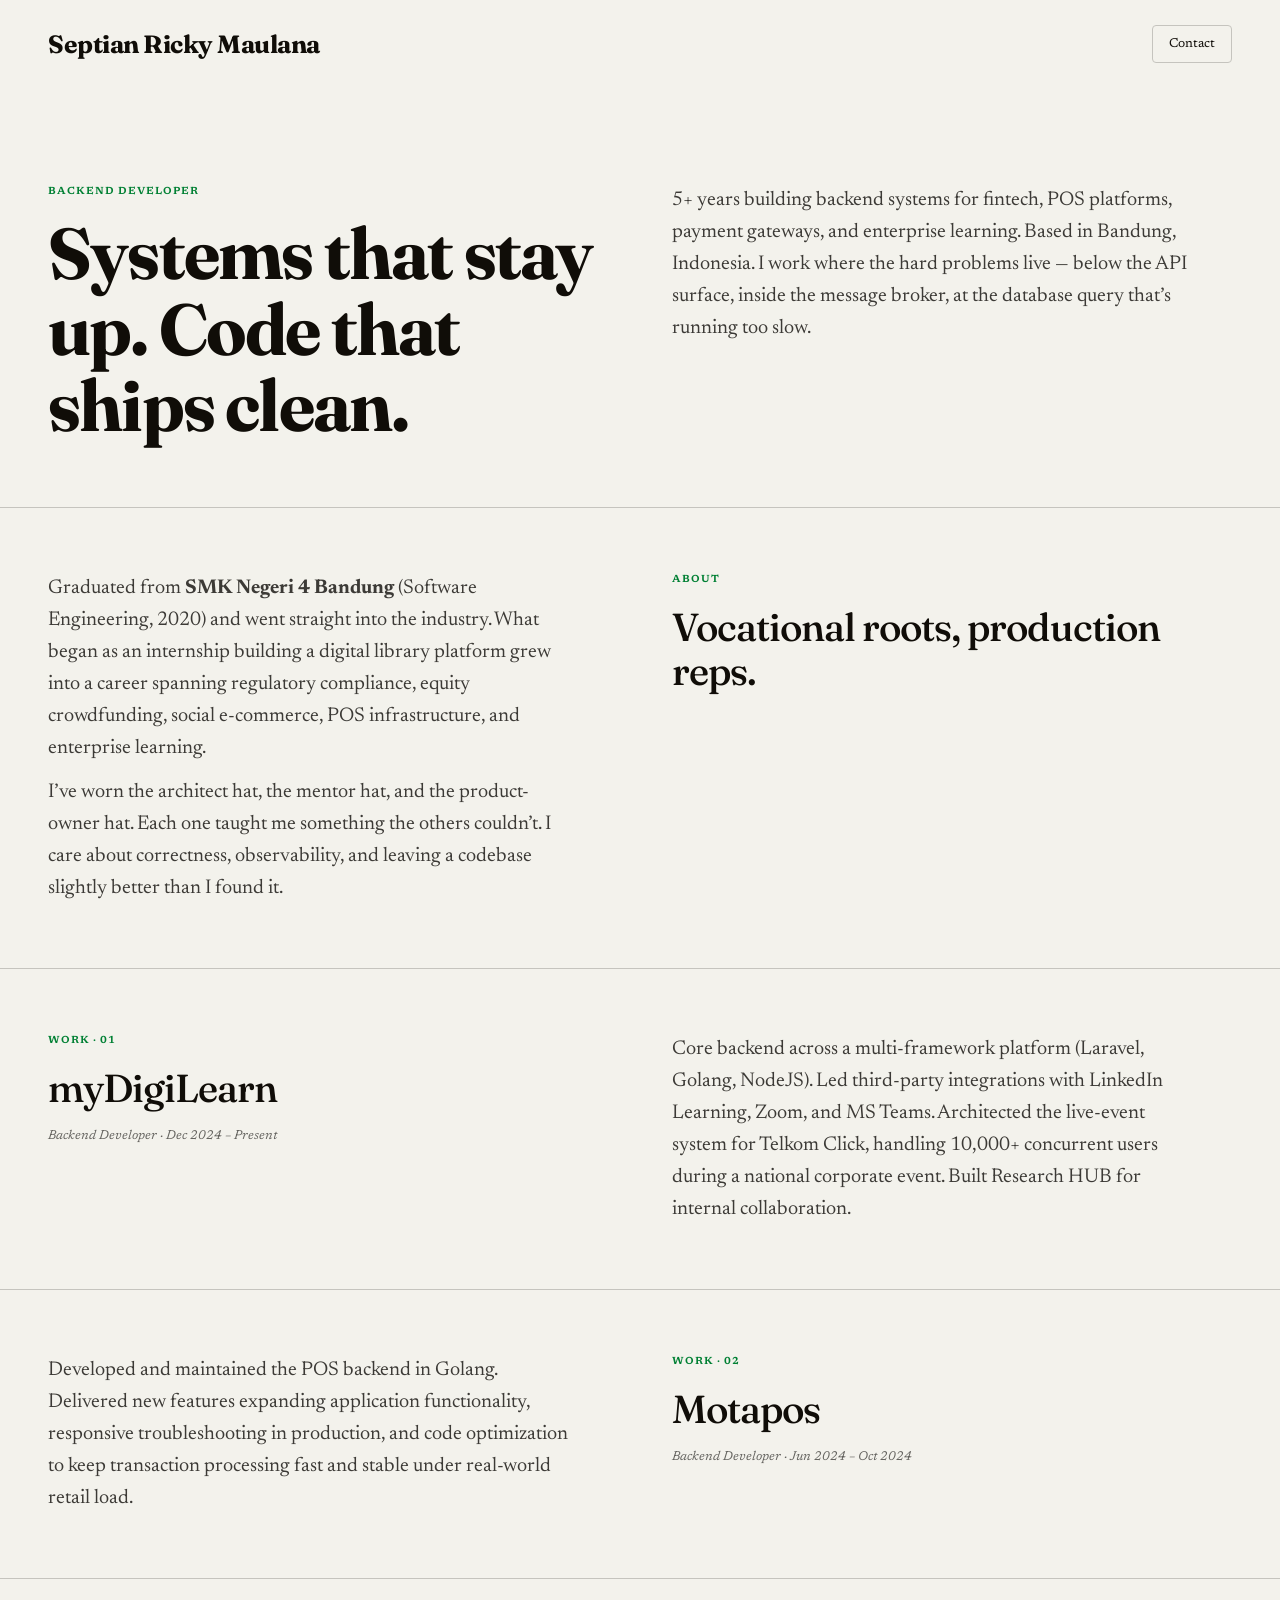
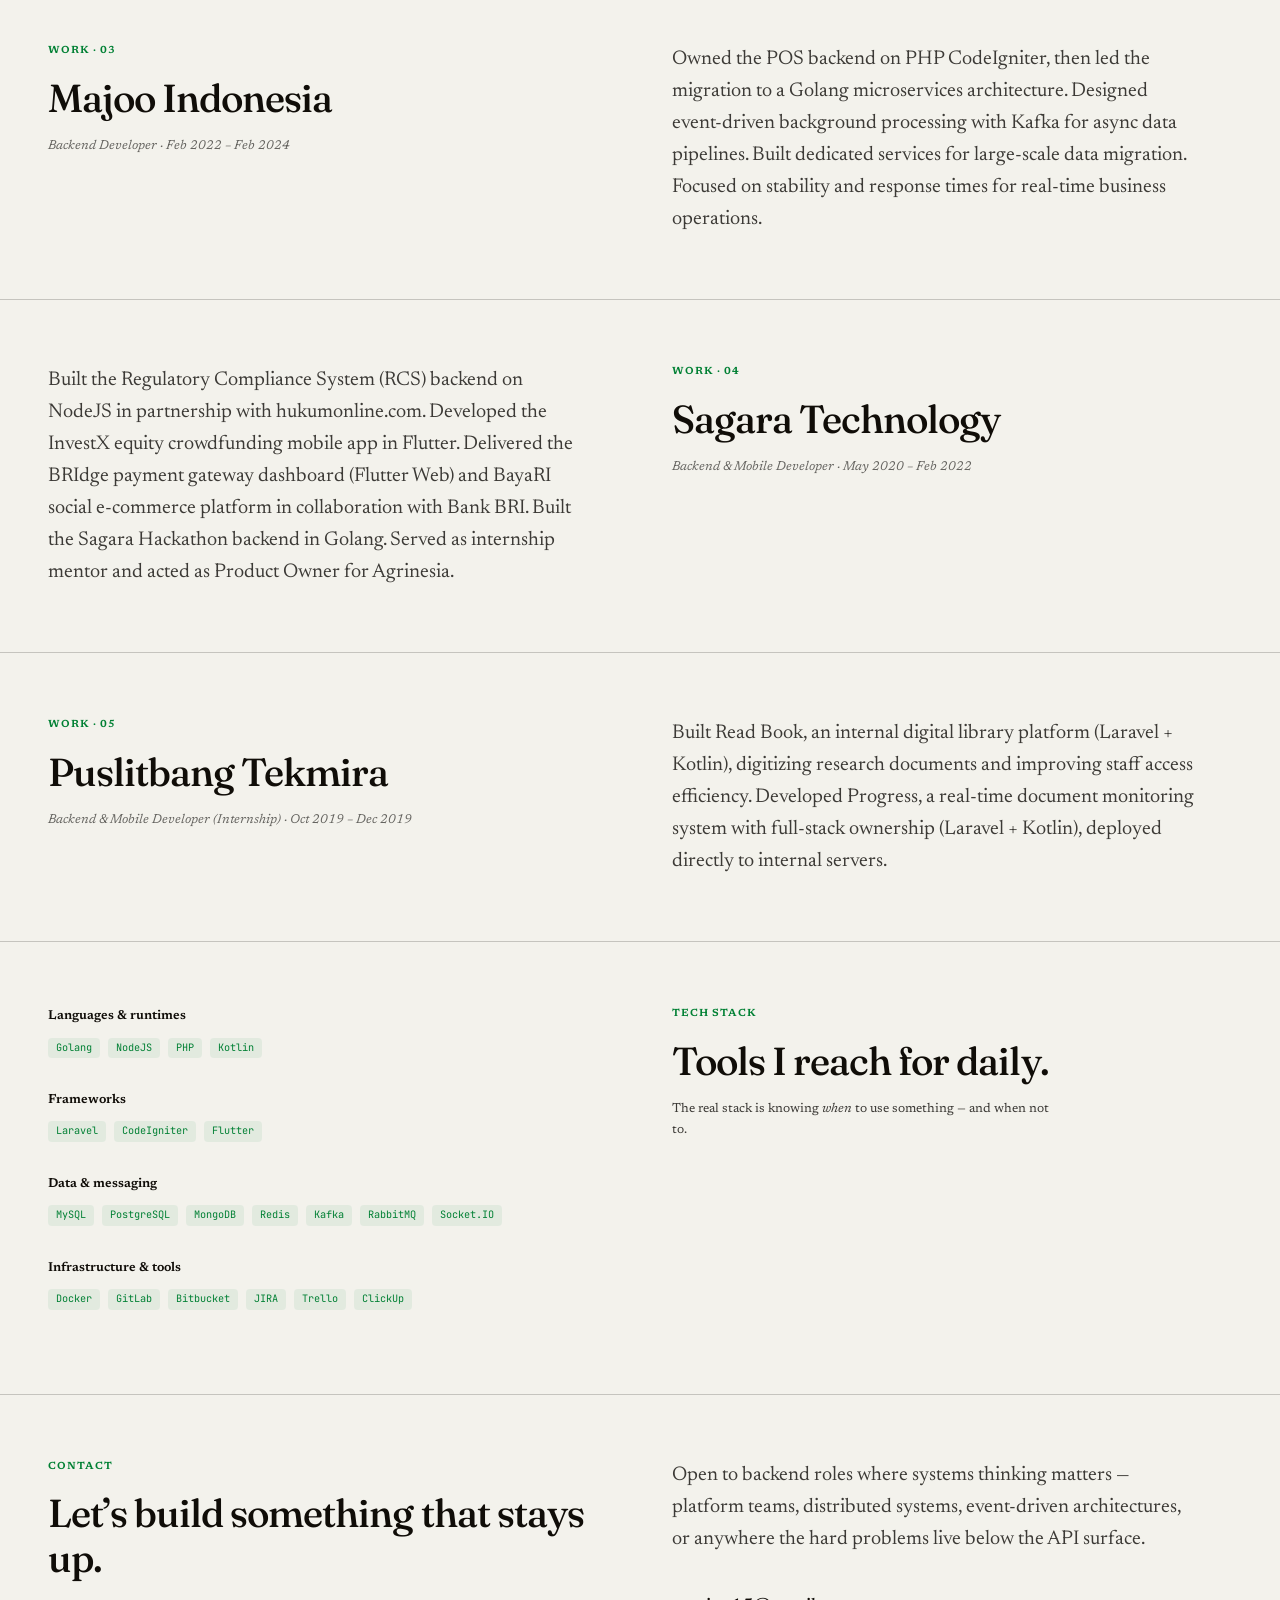
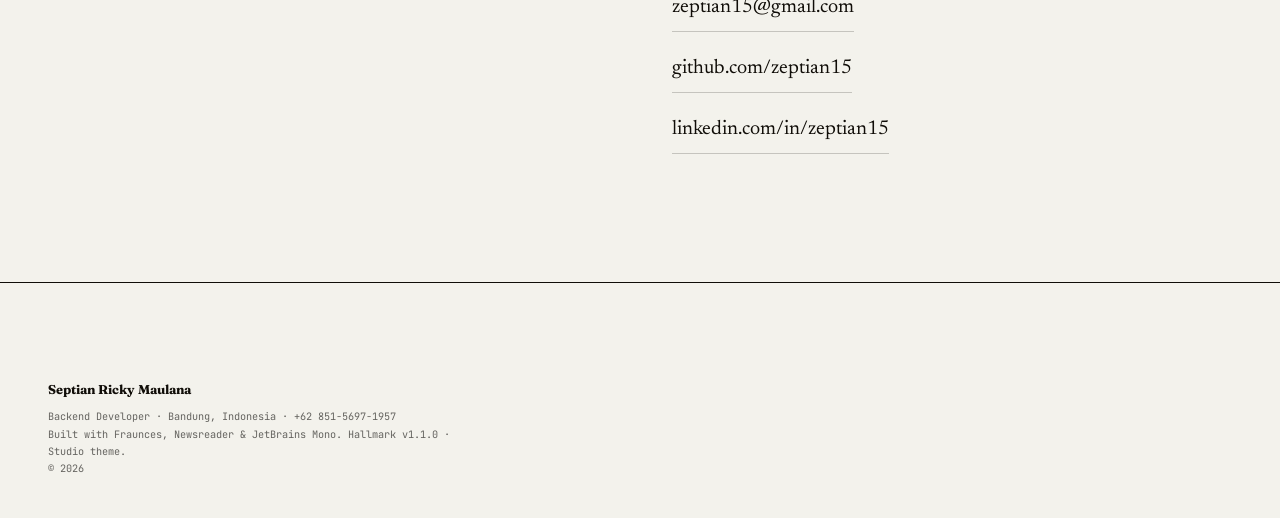
==== index.html @ 4bdc6359 "feat: portfolio site — Split Studio + Studio theme" ====
<!DOCTYPE html>
<html lang="en">
<head>
<meta charset="UTF-8">
<meta name="viewport" content="width=device-width, initial-scale=1, viewport-fit=cover">
<title>Septian Ricky Maulana · Backend Developer</title>
<link rel="preconnect" href="https://fonts.googleapis.com">
<link rel="preconnect" href="https://fonts.gstatic.com" crossorigin>
<link href="https://fonts.googleapis.com/css2?family=Fraunces:opsz,wght@9..144,500;9..144,700&family=Newsreader:opsz,wght@6..72,400&family=JetBrains+Mono:wght@400&display=swap" rel="stylesheet">
<style>
/* Hallmark · pre-emit critique: P5 H4 E5 S5 R4 V5 */
/* Hallmark · macrostructure: Split Studio · tone: editorial · anchor hue: 150 (forest green) */
/* Hallmark · genre: editorial · theme: Studio · enrichment: none · nav: N9 · footer: Ft4 */
/* Hallmark · contrast: pass (40–41) · honest: pass (46) · chrome: pass (47) · tokens: pass (48) · responsive: pass (49) · mobile: pass (34, 49, 50–57) */
/* Data source: cv.pdf · populated 2026-07-18 */
/* Diversification: differs from Long Document+Cobalt on macrostructure, display style, accent hue, nav, footer */

/* ── Tokens ── */
:root {
  /* Color — Studio (editorial, forest-green accent) */
  --color-paper:       oklch(96% 0.008 95);
  --color-paper-2:     oklch(92% 0.010 95);
  --color-rule:        oklch(82% 0.008 95);
  --color-neutral:     oklch(50% 0.006 90);
  --color-muted:       oklch(35% 0.008 85);
  --color-ink:         oklch(16% 0.012 80);
  --color-accent:      oklch(52% 0.155 150);
  --color-accent-soft: oklch(52% 0.155 150 / 0.07);
  --color-focus:       oklch(58% 0.155 150);

  /* Typography */
  --font-display:  "Fraunces", ui-serif, Georgia, serif;
  --font-body:     "Newsreader", ui-serif, Georgia, serif;
  --font-outlier:  "JetBrains Mono", ui-monospace, monospace;

  /* Scale — major third (1.25) */
  --text-xs:   0.64rem;
  --text-sm:   0.8rem;
  --text-base: 1rem;
  --text-md:   1.25rem;
  --text-lg:   1.5625rem;
  --text-xl:   1.9531rem;
  --text-2xl:  2.4414rem;
  --text-3xl:  3.0518rem;
  --text-display: clamp(2.5rem, 5vw + 0.5rem, 4.5rem);

  /* Spacing — 4pt scale */
  --space-3xs: 0.125rem;
  --space-2xs: 0.25rem;
  --space-xs:  0.5rem;
  --space-sm:  0.75rem;
  --space-md:  1rem;
  --space-lg:  1.5rem;
  --space-xl:  2.5rem;
  --space-2xl: 4rem;
  --space-3xl: 6rem;

  /* Radii */
  --radius-sm: 4px;
  --radius-md: 6px;
  --radius-pill: 999px;

  /* Rules */
  --rule-hair: 0.5px;
  --rule-thin: 1px;

  /* Easings */
  --ease-out:    cubic-bezier(0.16, 1, 0.3, 1);
  --ease-in:     cubic-bezier(0.7, 0, 0.84, 0);
  --ease-in-out: cubic-bezier(0.65, 0, 0.35, 1);

  /* Durations */
  --dur-micro: 120ms;
  --dur-short: 220ms;
  --dur-long:  420ms;

  /* Page gutter */
  --page-gutter: clamp(1.5rem, 4vw, 3rem);
}

/* ── Reset ── */
*, *::before, *::after { box-sizing: border-box; margin: 0; padding: 0; }
html { overflow-x: clip; }
body { overflow-x: clip; }

/* ── Base ── */
body {
  font-family: var(--font-body);
  font-size: var(--text-base);
  line-height: 1.6;
  color: var(--color-ink);
  background: var(--color-paper);
  -webkit-font-smoothing: antialiased;
  -moz-osx-font-smoothing: grayscale;
}

/* ── N9 Edge-aligned minimal nav ── */
.nav-edge {
  display: flex;
  justify-content: space-between;
  align-items: center;
  padding: var(--space-lg) var(--page-gutter);
  position: sticky;
  top: 0;
  z-index: 100;
  background: var(--color-paper);
}
.nav-edge__wordmark {
  font-family: var(--font-display);
  font-weight: 700;
  font-size: var(--text-lg);
  letter-spacing: -0.02em;
  color: var(--color-ink);
  text-decoration: none;
}
.nav-edge__cta {
  font-family: var(--font-body);
  font-size: var(--text-sm);
  color: var(--color-ink);
  text-decoration: none;
  padding: var(--space-xs) var(--space-md);
  border: var(--rule-thin) solid var(--color-rule);
  border-radius: var(--radius-sm);
  white-space: nowrap;
  transition: background-color var(--dur-micro) var(--ease-out),
              color var(--dur-micro) var(--ease-out);
}
.nav-edge__cta:hover { background: var(--color-ink); color: var(--color-paper); }
.nav-edge__cta:active { transform: translateY(1px); }
.nav-edge__cta:focus-visible { outline: 2px solid var(--color-focus); outline-offset: 3px; }

/* ── Split Studio — diptych rows ── */
.split {
  display: grid;
  grid-template-columns: 1fr 1fr;
  gap: var(--space-2xl);
  padding: var(--space-2xl) var(--page-gutter);
  border-top: var(--rule-hair) solid var(--color-rule);
  align-items: start;
}
.split:first-of-type { border-top: none; padding-block-start: var(--space-3xl); }

.split__text {
  display: flex;
  flex-direction: column;
  gap: var(--space-md);
}
.split__aside {
  display: flex;
  flex-direction: column;
  gap: var(--space-sm);
}

/* Alternating direction — even rows swap sides */
.split:nth-child(even) .split__text { order: 1; }
.split:nth-child(even) .split__aside { order: 0; }

/* ── Split content styling ── */
.split__label {
  font-family: var(--font-body);
  font-weight: 600;
  font-size: var(--text-xs);
  color: var(--color-accent);
  text-transform: uppercase;
  letter-spacing: 0.1em;
}

.split__heading {
  font-family: var(--font-display);
  font-weight: 500;
  font-size: var(--text-2xl);
  letter-spacing: -0.025em;
  line-height: 1.15;
  color: var(--color-ink);
  overflow-wrap: anywhere;
  min-width: 0;
}

.split__heading--xl {
  font-size: var(--text-display);
  font-weight: 700;
  line-height: 1.05;
}

.split__body {
  font-size: var(--text-md);
  color: var(--color-muted);
  max-width: 48ch;
  line-height: 1.6;
}

.split__meta {
  font-family: var(--font-body);
  font-style: italic;
  font-size: var(--text-sm);
  color: var(--color-neutral);
}

/* ── Tech tags ── */
.tech-tag {
  display: inline-block;
  font-family: var(--font-outlier);
  font-size: var(--text-xs);
  color: var(--color-accent);
  background: var(--color-accent-soft);
  padding: var(--space-3xs) var(--space-xs);
  border-radius: var(--radius-sm);
  margin-inline-end: var(--space-2xs);
  margin-block-end: var(--space-2xs);
  white-space: nowrap;
}
.tech-group { margin-block-end: var(--space-md); }
.tech-group__label {
  font-family: var(--font-body);
  font-weight: 600;
  font-size: var(--text-sm);
  color: var(--color-ink);
  margin-block-end: var(--space-xs);
}

/* ── Contact links ── */
.contact-list {
  list-style: none;
  display: flex;
  flex-direction: column;
  gap: var(--space-sm);
  margin-block-start: var(--space-md);
}
.contact-list a {
  display: inline-flex;
  align-items: center;
  gap: var(--space-xs);
  font-family: var(--font-body);
  font-size: var(--text-md);
  color: var(--color-ink);
  text-decoration: none;
  padding: var(--space-xs) 0;
  border-bottom: var(--rule-hair) solid var(--color-rule);
  transition: border-color var(--dur-micro) var(--ease-out),
              color var(--dur-micro) var(--ease-out);
  white-space: nowrap;
}
.contact-list a:hover { color: var(--color-accent); border-color: var(--color-accent); }
.contact-list a:focus-visible { outline: 2px solid var(--color-focus); outline-offset: 3px; }

/* ── Ft4 Dense colophon footer ── */
.foot-dense {
  padding: var(--space-3xl) var(--page-gutter) var(--space-xl);
  border-top: var(--rule-thin) solid var(--color-ink);
  margin-block-start: var(--space-2xl);
}
.foot-dense__text {
  font-family: var(--font-outlier);
  font-size: var(--text-xs);
  color: var(--color-neutral);
  line-height: 1.7;
  max-width: 72ch;
}
.foot-dense__text strong {
  font-family: var(--font-display);
  font-weight: 700;
  font-size: var(--text-sm);
  color: var(--color-ink);
  display: block;
  margin-block-end: var(--space-xs);
}

/* ── Reduced motion ── */
@media (prefers-reduced-motion: reduce) {
  *, *::before, *::after {
    animation-duration: 0.01ms !important;
    animation-iteration-count: 1 !important;
    transition-duration: 0.01ms !important;
  }
}

/* ── Mobile — Split Studio collapse ── */
@media (max-width: 60rem) {
  .split {
    grid-template-columns: 1fr;
    gap: var(--space-xl);
    padding: var(--space-xl) var(--page-gutter);
  }
  .split:nth-child(even) .split__text,
  .split:nth-child(even) .split__aside { order: 0; }
  .split__heading--xl { font-size: clamp(2rem, 6vw, 3rem); }
  .split__body { font-size: var(--text-base); }
}
@media (max-width: 40rem) {
  .nav-edge { padding: var(--space-md) var(--page-gutter); }
  .nav-edge__wordmark { font-size: var(--text-md); }
  .split { padding: var(--space-lg) var(--page-gutter); gap: var(--space-lg); }
  .split:first-of-type { padding-block-start: var(--space-2xl); }
  .split__heading { font-size: var(--text-xl); }
  .split__heading--xl { font-size: clamp(1.75rem, 6vw, 2.5rem); }
}
</style>
</head>
<body>

<header class="nav-edge">
  <a href="#" class="nav-edge__wordmark">Septian Ricky Maulana</a>
  <a href="#contact" class="nav-edge__cta">Contact</a>
</header>

<main>

  <!-- Hero split -->
  <section class="split">
    <div class="split__text">
      <span class="split__label">Backend Developer</span>
      <h1 class="split__heading split__heading--xl">Systems that stay up. Code that ships clean.</h1>
    </div>
    <div class="split__aside">
      <p class="split__body">
        5+ years building backend systems for fintech, POS platforms, payment gateways,
        and enterprise learning. Based in Bandung, Indonesia. I work where the hard
        problems live&thinsp;&mdash;&thinsp;below the API surface, inside the message
        broker, at the database query that&rsquo;s running too slow.
      </p>
    </div>
  </section>

  <!-- About split -->
  <section class="split">
    <div class="split__text">
      <span class="split__label">About</span>
      <h2 class="split__heading">Vocational roots, production reps.</h2>
    </div>
    <div class="split__aside">
      <p class="split__body">
        Graduated from <strong>SMK Negeri 4 Bandung</strong> (Software Engineering, 2020)
        and went straight into the industry. What began as an internship building a
        digital library platform grew into a career spanning regulatory compliance,
        equity crowdfunding, social e-commerce, POS infrastructure, and enterprise
        learning.
      </p>
      <p class="split__body">
        I&rsquo;ve worn the architect hat, the mentor hat, and the product-owner
        hat. Each one taught me something the others couldn&rsquo;t. I care about
        correctness, observability, and leaving a codebase slightly better than
        I found it.
      </p>
    </div>
  </section>

  <!-- Work 01 — myDigiLearn -->
  <section class="split">
    <div class="split__text">
      <span class="split__label">Work · 01</span>
      <h2 class="split__heading">myDigiLearn</h2>
      <span class="split__meta">Backend Developer · Dec 2024&thinsp;&ndash;&thinsp;Present</span>
    </div>
    <div class="split__aside">
      <p class="split__body">
        Core backend across a multi-framework platform (Laravel, Golang, NodeJS).
        Led third-party integrations with LinkedIn Learning, Zoom, and MS Teams.
        Architected the live-event system for Telkom Click, handling 10,000+
        concurrent users during a national corporate event. Built Research HUB
        for internal collaboration.
      </p>
    </div>
  </section>

  <!-- Work 02 — Motapos -->
  <section class="split">
    <div class="split__text">
      <span class="split__label">Work · 02</span>
      <h2 class="split__heading">Motapos</h2>
      <span class="split__meta">Backend Developer · Jun 2024&thinsp;&ndash;&thinsp;Oct 2024</span>
    </div>
    <div class="split__aside">
      <p class="split__body">
        Developed and maintained the POS backend in Golang. Delivered new features
        expanding application functionality, responsive troubleshooting in production,
        and code optimization to keep transaction processing fast and stable under
        real-world retail load.
      </p>
    </div>
  </section>

  <!-- Work 03 — Majoo Indonesia -->
  <section class="split">
    <div class="split__text">
      <span class="split__label">Work · 03</span>
      <h2 class="split__heading">Majoo Indonesia</h2>
      <span class="split__meta">Backend Developer · Feb 2022&thinsp;&ndash;&thinsp;Feb 2024</span>
    </div>
    <div class="split__aside">
      <p class="split__body">
        Owned the POS backend on PHP CodeIgniter, then led the migration to a
        Golang microservices architecture. Designed event-driven background
        processing with Kafka for async data pipelines. Built dedicated services
        for large-scale data migration. Focused on stability and response times
        for real-time business operations.
      </p>
    </div>
  </section>

  <!-- Work 04 — Sagara Technology -->
  <section class="split">
    <div class="split__text">
      <span class="split__label">Work · 04</span>
      <h2 class="split__heading">Sagara Technology</h2>
      <span class="split__meta">Backend &amp; Mobile Developer · May 2020&thinsp;&ndash;&thinsp;Feb 2022</span>
    </div>
    <div class="split__aside">
      <p class="split__body">
        Built the Regulatory Compliance System (RCS) backend on NodeJS in partnership
        with hukumonline.com. Developed the InvestX equity crowdfunding mobile app
        in Flutter. Delivered the BRIdge payment gateway dashboard (Flutter Web) and
        BayaRI social e-commerce platform in collaboration with Bank BRI. Built the
        Sagara Hackathon backend in Golang. Served as internship mentor and acted as
        Product Owner for Agrinesia.
      </p>
    </div>
  </section>

  <!-- Work 05 — Puslitbang Tekmira -->
  <section class="split">
    <div class="split__text">
      <span class="split__label">Work · 05</span>
      <h2 class="split__heading">Puslitbang Tekmira</h2>
      <span class="split__meta">Backend &amp; Mobile Developer (Internship) · Oct 2019&thinsp;&ndash;&thinsp;Dec 2019</span>
    </div>
    <div class="split__aside">
      <p class="split__body">
        Built Read Book, an internal digital library platform (Laravel + Kotlin),
        digitizing research documents and improving staff access efficiency. Developed
        Progress, a real-time document monitoring system with full-stack ownership
        (Laravel + Kotlin), deployed directly to internal servers.
      </p>
    </div>
  </section>

  <!-- Tech stack split -->
  <section class="split">
    <div class="split__text">
      <span class="split__label">Tech stack</span>
      <h2 class="split__heading">Tools I reach for daily.</h2>
      <p class="split__body" style="font-size:var(--text-sm)">
        The real stack is knowing <em>when</em> to use something&thinsp;&mdash;&thinsp;and
        when not to.
      </p>
    </div>
    <div class="split__aside">
      <div class="tech-group">
        <p class="tech-group__label">Languages &amp; runtimes</p>
        <span class="tech-tag">Golang</span>
        <span class="tech-tag">NodeJS</span>
        <span class="tech-tag">PHP</span>
        <span class="tech-tag">Kotlin</span>
      </div>
      <div class="tech-group">
        <p class="tech-group__label">Frameworks</p>
        <span class="tech-tag">Laravel</span>
        <span class="tech-tag">CodeIgniter</span>
        <span class="tech-tag">Flutter</span>
      </div>
      <div class="tech-group">
        <p class="tech-group__label">Data &amp; messaging</p>
        <span class="tech-tag">MySQL</span>
        <span class="tech-tag">PostgreSQL</span>
        <span class="tech-tag">MongoDB</span>
        <span class="tech-tag">Redis</span>
        <span class="tech-tag">Kafka</span>
        <span class="tech-tag">RabbitMQ</span>
        <span class="tech-tag">Socket.IO</span>
      </div>
      <div class="tech-group">
        <p class="tech-group__label">Infrastructure &amp; tools</p>
        <span class="tech-tag">Docker</span>
        <span class="tech-tag">GitLab</span>
        <span class="tech-tag">Bitbucket</span>
        <span class="tech-tag">JIRA</span>
        <span class="tech-tag">Trello</span>
        <span class="tech-tag">ClickUp</span>
      </div>
    </div>
  </section>

  <!-- Contact split -->
  <section class="split" id="contact">
    <div class="split__text">
      <span class="split__label">Contact</span>
      <h2 class="split__heading">Let&rsquo;s build something that stays up.</h2>
    </div>
    <div class="split__aside">
      <p class="split__body">
        Open to backend roles where systems thinking matters&thinsp;&mdash;&thinsp;platform
        teams, distributed systems, event-driven architectures, or anywhere the hard
        problems live below the API surface.
      </p>
      <ul class="contact-list">
        <li><a href="mailto:zeptian15@gmail.com">zeptian15@gmail.com</a></li>
        <li><a href="https://github.com/zeptian15" rel="noopener">github.com/zeptian15</a></li>
        <li><a href="https://linkedin.com/in/zeptian15" rel="noopener">linkedin.com/in/zeptian15</a></li>
      </ul>
    </div>
  </section>

</main>

<footer class="foot-dense">
  <p class="foot-dense__text">
    <strong>Septian Ricky Maulana</strong>
    Backend Developer · Bandung, Indonesia · +62 851-5697-1957<br>
    Built with Fraunces, Newsreader &amp; JetBrains Mono. Hallmark v1.1.0 · Studio theme.<br>
    &copy; 2026
  </p>
</footer>

</body>
</html>
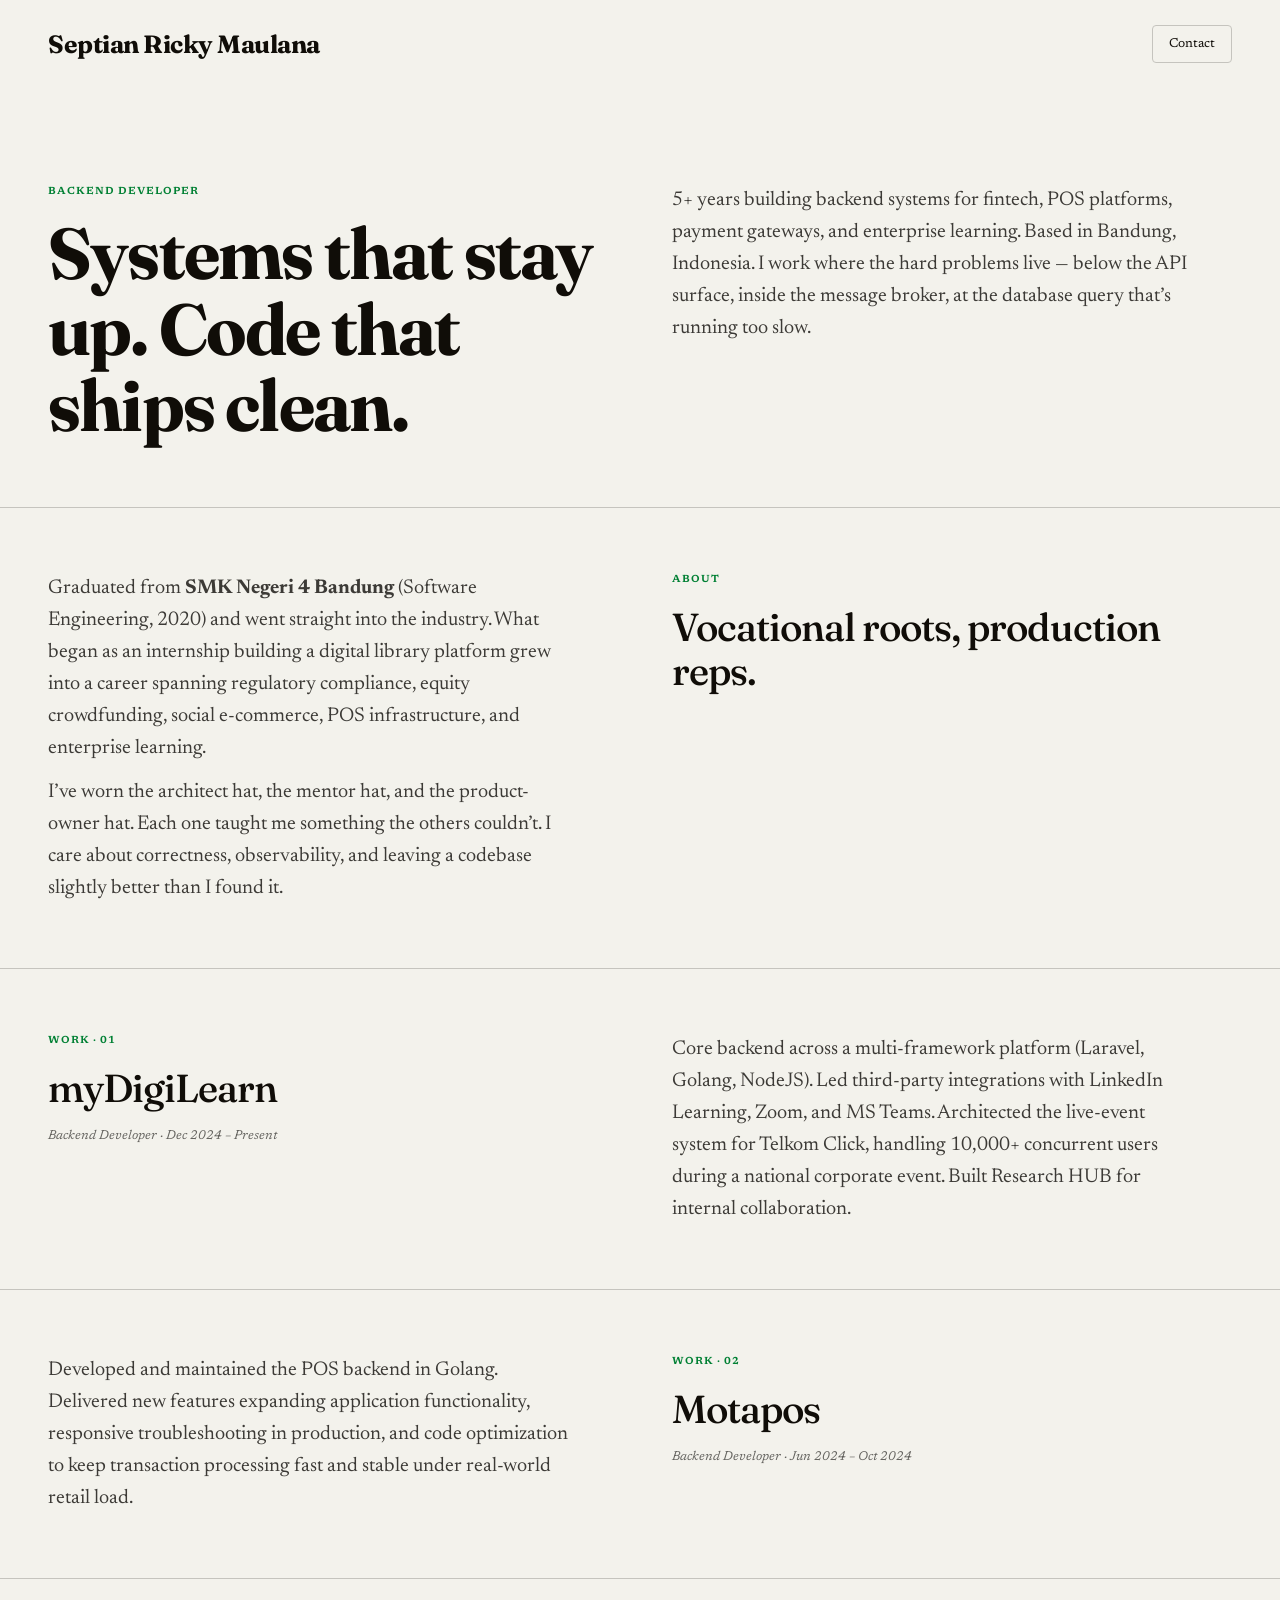
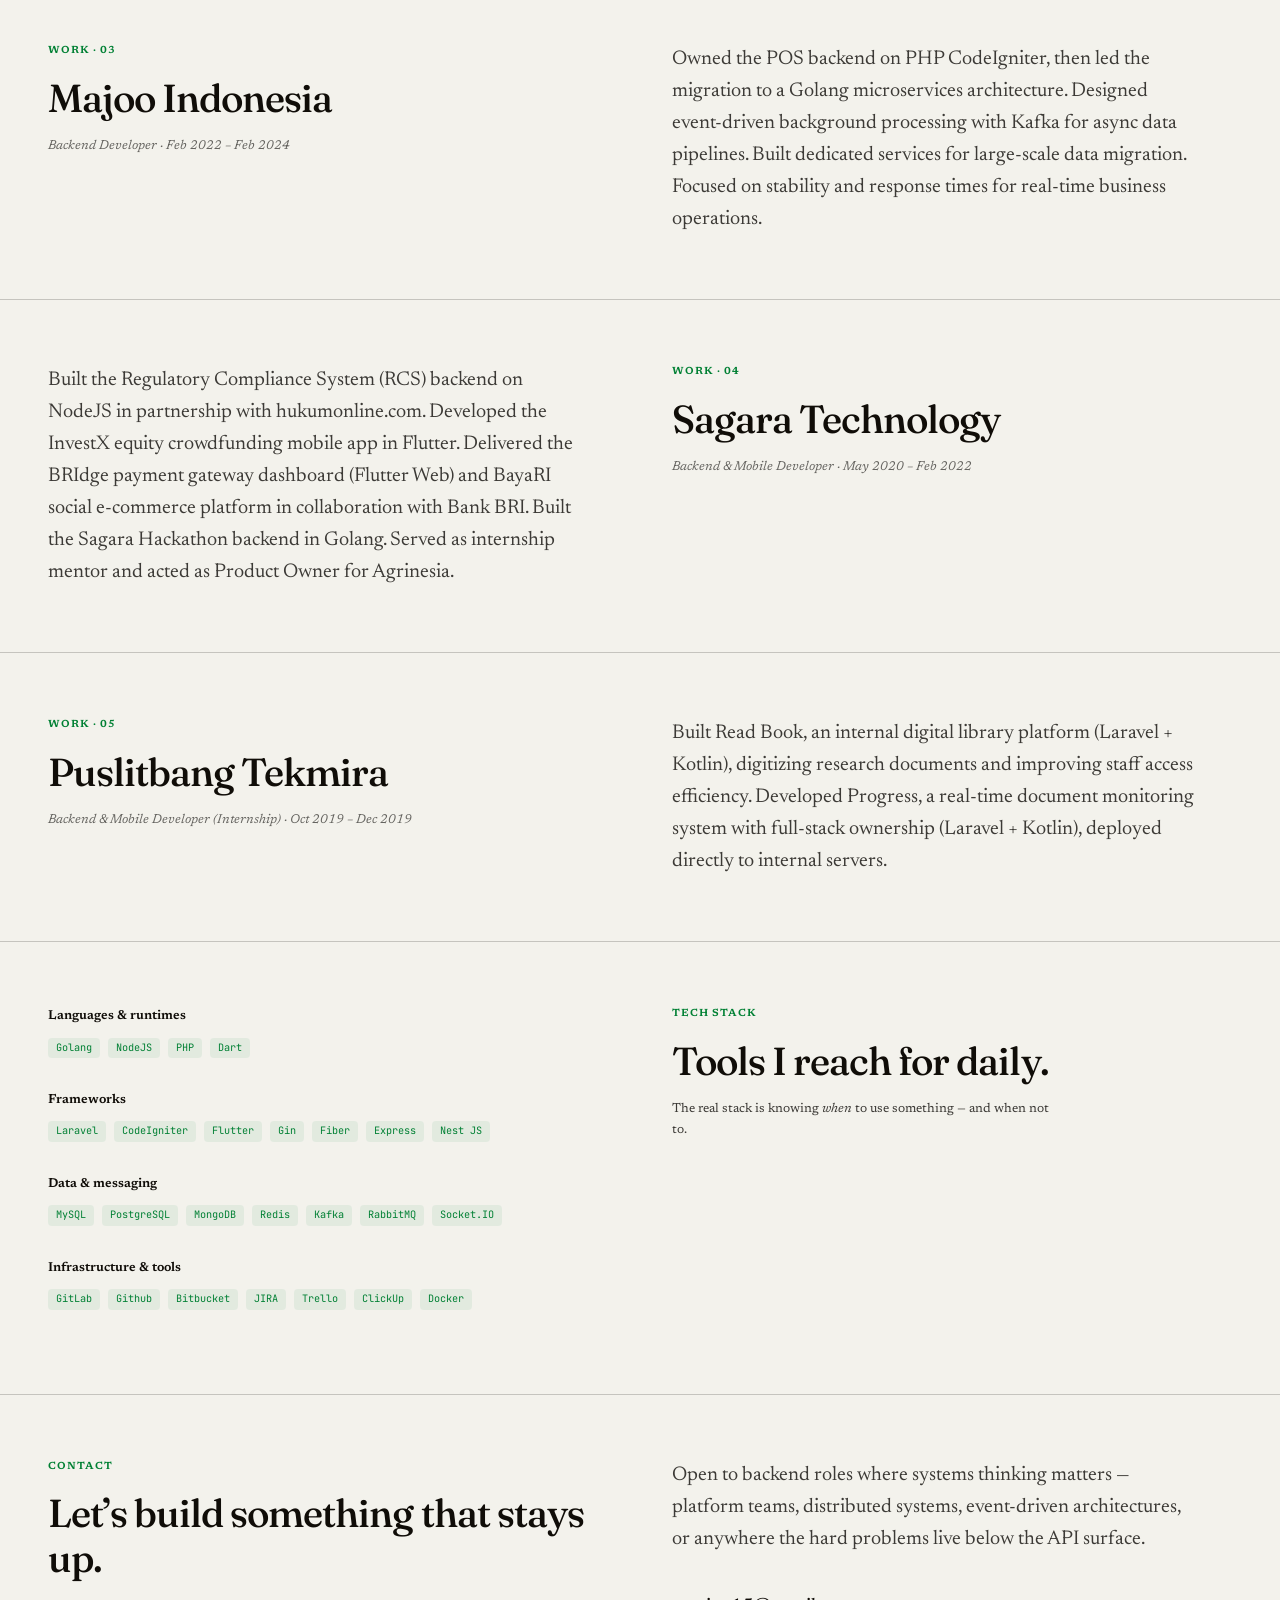
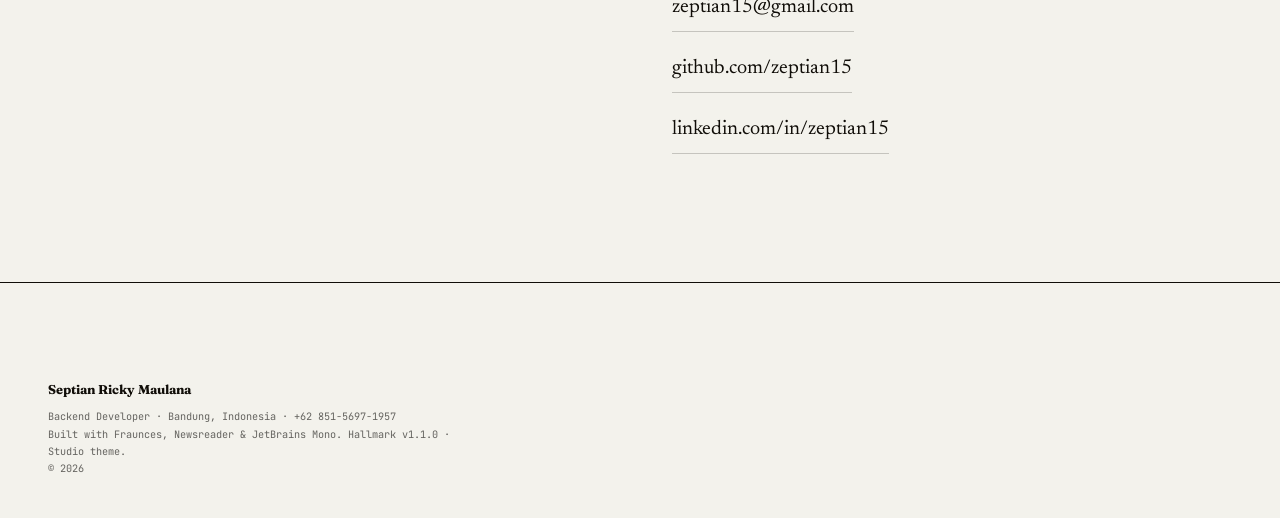
==== commit 00845bc6: "refactor: update HTML structure and improve styling consistency" ====
--- a/index.html
+++ b/index.html
@@ -1,514 +1,608 @@
-<!DOCTYPE html>
+<!doctype html>
 <html lang="en">
-<head>
-<meta charset="UTF-8">
-<meta name="viewport" content="width=device-width, initial-scale=1, viewport-fit=cover">
-<title>Septian Ricky Maulana · Backend Developer</title>
-<link rel="preconnect" href="https://fonts.googleapis.com">
-<link rel="preconnect" href="https://fonts.gstatic.com" crossorigin>
-<link href="https://fonts.googleapis.com/css2?family=Fraunces:opsz,wght@9..144,500;9..144,700&family=Newsreader:opsz,wght@6..72,400&family=JetBrains+Mono:wght@400&display=swap" rel="stylesheet">
-<style>
-/* Hallmark · pre-emit critique: P5 H4 E5 S5 R4 V5 */
-/* Hallmark · macrostructure: Split Studio · tone: editorial · anchor hue: 150 (forest green) */
-/* Hallmark · genre: editorial · theme: Studio · enrichment: none · nav: N9 · footer: Ft4 */
-/* Hallmark · contrast: pass (40–41) · honest: pass (46) · chrome: pass (47) · tokens: pass (48) · responsive: pass (49) · mobile: pass (34, 49, 50–57) */
-/* Data source: cv.pdf · populated 2026-07-18 */
-/* Diversification: differs from Long Document+Cobalt on macrostructure, display style, accent hue, nav, footer */
-
-/* ── Tokens ── */
-:root {
-  /* Color — Studio (editorial, forest-green accent) */
-  --color-paper:       oklch(96% 0.008 95);
-  --color-paper-2:     oklch(92% 0.010 95);
-  --color-rule:        oklch(82% 0.008 95);
-  --color-neutral:     oklch(50% 0.006 90);
-  --color-muted:       oklch(35% 0.008 85);
-  --color-ink:         oklch(16% 0.012 80);
-  --color-accent:      oklch(52% 0.155 150);
-  --color-accent-soft: oklch(52% 0.155 150 / 0.07);
-  --color-focus:       oklch(58% 0.155 150);
-
-  /* Typography */
-  --font-display:  "Fraunces", ui-serif, Georgia, serif;
-  --font-body:     "Newsreader", ui-serif, Georgia, serif;
-  --font-outlier:  "JetBrains Mono", ui-monospace, monospace;
-
-  /* Scale — major third (1.25) */
-  --text-xs:   0.64rem;
-  --text-sm:   0.8rem;
-  --text-base: 1rem;
-  --text-md:   1.25rem;
-  --text-lg:   1.5625rem;
-  --text-xl:   1.9531rem;
-  --text-2xl:  2.4414rem;
-  --text-3xl:  3.0518rem;
-  --text-display: clamp(2.5rem, 5vw + 0.5rem, 4.5rem);
-
-  /* Spacing — 4pt scale */
-  --space-3xs: 0.125rem;
-  --space-2xs: 0.25rem;
-  --space-xs:  0.5rem;
-  --space-sm:  0.75rem;
-  --space-md:  1rem;
-  --space-lg:  1.5rem;
-  --space-xl:  2.5rem;
-  --space-2xl: 4rem;
-  --space-3xl: 6rem;
-
-  /* Radii */
-  --radius-sm: 4px;
-  --radius-md: 6px;
-  --radius-pill: 999px;
-
-  /* Rules */
-  --rule-hair: 0.5px;
-  --rule-thin: 1px;
-
-  /* Easings */
-  --ease-out:    cubic-bezier(0.16, 1, 0.3, 1);
-  --ease-in:     cubic-bezier(0.7, 0, 0.84, 0);
-  --ease-in-out: cubic-bezier(0.65, 0, 0.35, 1);
-
-  /* Durations */
-  --dur-micro: 120ms;
-  --dur-short: 220ms;
-  --dur-long:  420ms;
-
-  /* Page gutter */
-  --page-gutter: clamp(1.5rem, 4vw, 3rem);
-}
-
-/* ── Reset ── */
-*, *::before, *::after { box-sizing: border-box; margin: 0; padding: 0; }
-html { overflow-x: clip; }
-body { overflow-x: clip; }
-
-/* ── Base ── */
-body {
-  font-family: var(--font-body);
-  font-size: var(--text-base);
-  line-height: 1.6;
-  color: var(--color-ink);
-  background: var(--color-paper);
-  -webkit-font-smoothing: antialiased;
-  -moz-osx-font-smoothing: grayscale;
-}
-
-/* ── N9 Edge-aligned minimal nav ── */
-.nav-edge {
-  display: flex;
-  justify-content: space-between;
-  align-items: center;
-  padding: var(--space-lg) var(--page-gutter);
-  position: sticky;
-  top: 0;
-  z-index: 100;
-  background: var(--color-paper);
-}
-.nav-edge__wordmark {
-  font-family: var(--font-display);
-  font-weight: 700;
-  font-size: var(--text-lg);
-  letter-spacing: -0.02em;
-  color: var(--color-ink);
-  text-decoration: none;
-}
-.nav-edge__cta {
-  font-family: var(--font-body);
-  font-size: var(--text-sm);
-  color: var(--color-ink);
-  text-decoration: none;
-  padding: var(--space-xs) var(--space-md);
-  border: var(--rule-thin) solid var(--color-rule);
-  border-radius: var(--radius-sm);
-  white-space: nowrap;
-  transition: background-color var(--dur-micro) var(--ease-out),
-              color var(--dur-micro) var(--ease-out);
-}
-.nav-edge__cta:hover { background: var(--color-ink); color: var(--color-paper); }
-.nav-edge__cta:active { transform: translateY(1px); }
-.nav-edge__cta:focus-visible { outline: 2px solid var(--color-focus); outline-offset: 3px; }
-
-/* ── Split Studio — diptych rows ── */
-.split {
-  display: grid;
-  grid-template-columns: 1fr 1fr;
-  gap: var(--space-2xl);
-  padding: var(--space-2xl) var(--page-gutter);
-  border-top: var(--rule-hair) solid var(--color-rule);
-  align-items: start;
-}
-.split:first-of-type { border-top: none; padding-block-start: var(--space-3xl); }
-
-.split__text {
-  display: flex;
-  flex-direction: column;
-  gap: var(--space-md);
-}
-.split__aside {
-  display: flex;
-  flex-direction: column;
-  gap: var(--space-sm);
-}
-
-/* Alternating direction — even rows swap sides */
-.split:nth-child(even) .split__text { order: 1; }
-.split:nth-child(even) .split__aside { order: 0; }
-
-/* ── Split content styling ── */
-.split__label {
-  font-family: var(--font-body);
-  font-weight: 600;
-  font-size: var(--text-xs);
-  color: var(--color-accent);
-  text-transform: uppercase;
-  letter-spacing: 0.1em;
-}
-
-.split__heading {
-  font-family: var(--font-display);
-  font-weight: 500;
-  font-size: var(--text-2xl);
-  letter-spacing: -0.025em;
-  line-height: 1.15;
-  color: var(--color-ink);
-  overflow-wrap: anywhere;
-  min-width: 0;
-}
-
-.split__heading--xl {
-  font-size: var(--text-display);
-  font-weight: 700;
-  line-height: 1.05;
-}
-
-.split__body {
-  font-size: var(--text-md);
-  color: var(--color-muted);
-  max-width: 48ch;
-  line-height: 1.6;
-}
-
-.split__meta {
-  font-family: var(--font-body);
-  font-style: italic;
-  font-size: var(--text-sm);
-  color: var(--color-neutral);
-}
-
-/* ── Tech tags ── */
-.tech-tag {
-  display: inline-block;
-  font-family: var(--font-outlier);
-  font-size: var(--text-xs);
-  color: var(--color-accent);
-  background: var(--color-accent-soft);
-  padding: var(--space-3xs) var(--space-xs);
-  border-radius: var(--radius-sm);
-  margin-inline-end: var(--space-2xs);
-  margin-block-end: var(--space-2xs);
-  white-space: nowrap;
-}
-.tech-group { margin-block-end: var(--space-md); }
-.tech-group__label {
-  font-family: var(--font-body);
-  font-weight: 600;
-  font-size: var(--text-sm);
-  color: var(--color-ink);
-  margin-block-end: var(--space-xs);
-}
-
-/* ── Contact links ── */
-.contact-list {
-  list-style: none;
-  display: flex;
-  flex-direction: column;
-  gap: var(--space-sm);
-  margin-block-start: var(--space-md);
-}
-.contact-list a {
-  display: inline-flex;
-  align-items: center;
-  gap: var(--space-xs);
-  font-family: var(--font-body);
-  font-size: var(--text-md);
-  color: var(--color-ink);
-  text-decoration: none;
-  padding: var(--space-xs) 0;
-  border-bottom: var(--rule-hair) solid var(--color-rule);
-  transition: border-color var(--dur-micro) var(--ease-out),
-              color var(--dur-micro) var(--ease-out);
-  white-space: nowrap;
-}
-.contact-list a:hover { color: var(--color-accent); border-color: var(--color-accent); }
-.contact-list a:focus-visible { outline: 2px solid var(--color-focus); outline-offset: 3px; }
-
-/* ── Ft4 Dense colophon footer ── */
-.foot-dense {
-  padding: var(--space-3xl) var(--page-gutter) var(--space-xl);
-  border-top: var(--rule-thin) solid var(--color-ink);
-  margin-block-start: var(--space-2xl);
-}
-.foot-dense__text {
-  font-family: var(--font-outlier);
-  font-size: var(--text-xs);
-  color: var(--color-neutral);
-  line-height: 1.7;
-  max-width: 72ch;
-}
-.foot-dense__text strong {
-  font-family: var(--font-display);
-  font-weight: 700;
-  font-size: var(--text-sm);
-  color: var(--color-ink);
-  display: block;
-  margin-block-end: var(--space-xs);
-}
-
-/* ── Reduced motion ── */
-@media (prefers-reduced-motion: reduce) {
-  *, *::before, *::after {
-    animation-duration: 0.01ms !important;
-    animation-iteration-count: 1 !important;
-    transition-duration: 0.01ms !important;
-  }
-}
-
-/* ── Mobile — Split Studio collapse ── */
-@media (max-width: 60rem) {
-  .split {
-    grid-template-columns: 1fr;
-    gap: var(--space-xl);
-    padding: var(--space-xl) var(--page-gutter);
-  }
-  .split:nth-child(even) .split__text,
-  .split:nth-child(even) .split__aside { order: 0; }
-  .split__heading--xl { font-size: clamp(2rem, 6vw, 3rem); }
-  .split__body { font-size: var(--text-base); }
-}
-@media (max-width: 40rem) {
-  .nav-edge { padding: var(--space-md) var(--page-gutter); }
-  .nav-edge__wordmark { font-size: var(--text-md); }
-  .split { padding: var(--space-lg) var(--page-gutter); gap: var(--space-lg); }
-  .split:first-of-type { padding-block-start: var(--space-2xl); }
-  .split__heading { font-size: var(--text-xl); }
-  .split__heading--xl { font-size: clamp(1.75rem, 6vw, 2.5rem); }
-}
-</style>
-</head>
-<body>
-
-<header class="nav-edge">
-  <a href="#" class="nav-edge__wordmark">Septian Ricky Maulana</a>
-  <a href="#contact" class="nav-edge__cta">Contact</a>
-</header>
-
-<main>
-
-  <!-- Hero split -->
-  <section class="split">
-    <div class="split__text">
-      <span class="split__label">Backend Developer</span>
-      <h1 class="split__heading split__heading--xl">Systems that stay up. Code that ships clean.</h1>
-    </div>
-    <div class="split__aside">
-      <p class="split__body">
-        5+ years building backend systems for fintech, POS platforms, payment gateways,
-        and enterprise learning. Based in Bandung, Indonesia. I work where the hard
-        problems live&thinsp;&mdash;&thinsp;below the API surface, inside the message
-        broker, at the database query that&rsquo;s running too slow.
+  <head>
+    <meta charset="UTF-8" />
+    <meta
+      name="viewport"
+      content="width=device-width, initial-scale=1, viewport-fit=cover"
+    />
+    <title>Septian Ricky Maulana · Backend Developer</title>
+    <link rel="preconnect" href="https://fonts.googleapis.com" />
+    <link rel="preconnect" href="https://fonts.gstatic.com" crossorigin />
+    <link
+      href="https://fonts.googleapis.com/css2?family=Fraunces:opsz,wght@9..144,500;9..144,700&family=Newsreader:opsz,wght@6..72,400&family=JetBrains+Mono:wght@400&display=swap"
+      rel="stylesheet"
+    />
+    <style>
+      /* Hallmark · pre-emit critique: P5 H4 E5 S5 R4 V5 */
+      /* Hallmark · macrostructure: Split Studio · tone: editorial · anchor hue: 150 (forest green) */
+      /* Hallmark · genre: editorial · theme: Studio · enrichment: none · nav: N9 · footer: Ft4 */
+      /* Hallmark · contrast: pass (40–41) · honest: pass (46) · chrome: pass (47) · tokens: pass (48) · responsive: pass (49) · mobile: pass (34, 49, 50–57) */
+      /* Data source: cv.pdf · populated 2026-07-18 */
+      /* Diversification: differs from Long Document+Cobalt on macrostructure, display style, accent hue, nav, footer */
+
+      /* ── Tokens ── */
+      :root {
+        /* Color — Studio (editorial, forest-green accent) */
+        --color-paper: oklch(96% 0.008 95);
+        --color-paper-2: oklch(92% 0.01 95);
+        --color-rule: oklch(82% 0.008 95);
+        --color-neutral: oklch(50% 0.006 90);
+        --color-muted: oklch(35% 0.008 85);
+        --color-ink: oklch(16% 0.012 80);
+        --color-accent: oklch(52% 0.155 150);
+        --color-accent-soft: oklch(52% 0.155 150 / 0.07);
+        --color-focus: oklch(58% 0.155 150);
+
+        /* Typography */
+        --font-display: "Fraunces", ui-serif, Georgia, serif;
+        --font-body: "Newsreader", ui-serif, Georgia, serif;
+        --font-outlier: "JetBrains Mono", ui-monospace, monospace;
+
+        /* Scale — major third (1.25) */
+        --text-xs: 0.64rem;
+        --text-sm: 0.8rem;
+        --text-base: 1rem;
+        --text-md: 1.25rem;
+        --text-lg: 1.5625rem;
+        --text-xl: 1.9531rem;
+        --text-2xl: 2.4414rem;
+        --text-3xl: 3.0518rem;
+        --text-display: clamp(2.5rem, 5vw + 0.5rem, 4.5rem);
+
+        /* Spacing — 4pt scale */
+        --space-3xs: 0.125rem;
+        --space-2xs: 0.25rem;
+        --space-xs: 0.5rem;
+        --space-sm: 0.75rem;
+        --space-md: 1rem;
+        --space-lg: 1.5rem;
+        --space-xl: 2.5rem;
+        --space-2xl: 4rem;
+        --space-3xl: 6rem;
+
+        /* Radii */
+        --radius-sm: 4px;
+        --radius-md: 6px;
+        --radius-pill: 999px;
+
+        /* Rules */
+        --rule-hair: 0.5px;
+        --rule-thin: 1px;
+
+        /* Easings */
+        --ease-out: cubic-bezier(0.16, 1, 0.3, 1);
+        --ease-in: cubic-bezier(0.7, 0, 0.84, 0);
+        --ease-in-out: cubic-bezier(0.65, 0, 0.35, 1);
+
+        /* Durations */
+        --dur-micro: 120ms;
+        --dur-short: 220ms;
+        --dur-long: 420ms;
+
+        /* Page gutter */
+        --page-gutter: clamp(1.5rem, 4vw, 3rem);
+      }
+
+      /* ── Reset ── */
+      *,
+      *::before,
+      *::after {
+        box-sizing: border-box;
+        margin: 0;
+        padding: 0;
+      }
+      html {
+        overflow-x: clip;
+      }
+      body {
+        overflow-x: clip;
+      }
+
+      /* ── Base ── */
+      body {
+        font-family: var(--font-body);
+        font-size: var(--text-base);
+        line-height: 1.6;
+        color: var(--color-ink);
+        background: var(--color-paper);
+        -webkit-font-smoothing: antialiased;
+        -moz-osx-font-smoothing: grayscale;
+      }
+
+      /* ── N9 Edge-aligned minimal nav ── */
+      .nav-edge {
+        display: flex;
+        justify-content: space-between;
+        align-items: center;
+        padding: var(--space-lg) var(--page-gutter);
+        position: sticky;
+        top: 0;
+        z-index: 100;
+        background: var(--color-paper);
+      }
+      .nav-edge__wordmark {
+        font-family: var(--font-display);
+        font-weight: 700;
+        font-size: var(--text-lg);
+        letter-spacing: -0.02em;
+        color: var(--color-ink);
+        text-decoration: none;
+      }
+      .nav-edge__cta {
+        font-family: var(--font-body);
+        font-size: var(--text-sm);
+        color: var(--color-ink);
+        text-decoration: none;
+        padding: var(--space-xs) var(--space-md);
+        border: var(--rule-thin) solid var(--color-rule);
+        border-radius: var(--radius-sm);
+        white-space: nowrap;
+        transition:
+          background-color var(--dur-micro) var(--ease-out),
+          color var(--dur-micro) var(--ease-out);
+      }
+      .nav-edge__cta:hover {
+        background: var(--color-ink);
+        color: var(--color-paper);
+      }
+      .nav-edge__cta:active {
+        transform: translateY(1px);
+      }
+      .nav-edge__cta:focus-visible {
+        outline: 2px solid var(--color-focus);
+        outline-offset: 3px;
+      }
+
+      /* ── Split Studio — diptych rows ── */
+      .split {
+        display: grid;
+        grid-template-columns: 1fr 1fr;
+        gap: var(--space-2xl);
+        padding: var(--space-2xl) var(--page-gutter);
+        border-top: var(--rule-hair) solid var(--color-rule);
+        align-items: start;
+      }
+      .split:first-of-type {
+        border-top: none;
+        padding-block-start: var(--space-3xl);
+      }
+
+      .split__text {
+        display: flex;
+        flex-direction: column;
+        gap: var(--space-md);
+      }
+      .split__aside {
+        display: flex;
+        flex-direction: column;
+        gap: var(--space-sm);
+      }
+
+      /* Alternating direction — even rows swap sides */
+      .split:nth-child(even) .split__text {
+        order: 1;
+      }
+      .split:nth-child(even) .split__aside {
+        order: 0;
+      }
+
+      /* ── Split content styling ── */
+      .split__label {
+        font-family: var(--font-body);
+        font-weight: 600;
+        font-size: var(--text-xs);
+        color: var(--color-accent);
+        text-transform: uppercase;
+        letter-spacing: 0.1em;
+      }
+
+      .split__heading {
+        font-family: var(--font-display);
+        font-weight: 500;
+        font-size: var(--text-2xl);
+        letter-spacing: -0.025em;
+        line-height: 1.15;
+        color: var(--color-ink);
+        overflow-wrap: anywhere;
+        min-width: 0;
+      }
+
+      .split__heading--xl {
+        font-size: var(--text-display);
+        font-weight: 700;
+        line-height: 1.05;
+      }
+
+      .split__body {
+        font-size: var(--text-md);
+        color: var(--color-muted);
+        max-width: 48ch;
+        line-height: 1.6;
+      }
+
+      .split__meta {
+        font-family: var(--font-body);
+        font-style: italic;
+        font-size: var(--text-sm);
+        color: var(--color-neutral);
+      }
+
+      /* ── Tech tags ── */
+      .tech-tag {
+        display: inline-block;
+        font-family: var(--font-outlier);
+        font-size: var(--text-xs);
+        color: var(--color-accent);
+        background: var(--color-accent-soft);
+        padding: var(--space-3xs) var(--space-xs);
+        border-radius: var(--radius-sm);
+        margin-inline-end: var(--space-2xs);
+        margin-block-end: var(--space-2xs);
+        white-space: nowrap;
+      }
+      .tech-group {
+        margin-block-end: var(--space-md);
+      }
+      .tech-group__label {
+        font-family: var(--font-body);
+        font-weight: 600;
+        font-size: var(--text-sm);
+        color: var(--color-ink);
+        margin-block-end: var(--space-xs);
+      }
+
+      /* ── Contact links ── */
+      .contact-list {
+        list-style: none;
+        display: flex;
+        flex-direction: column;
+        gap: var(--space-sm);
+        margin-block-start: var(--space-md);
+      }
+      .contact-list a {
+        display: inline-flex;
+        align-items: center;
+        gap: var(--space-xs);
+        font-family: var(--font-body);
+        font-size: var(--text-md);
+        color: var(--color-ink);
+        text-decoration: none;
+        padding: var(--space-xs) 0;
+        border-bottom: var(--rule-hair) solid var(--color-rule);
+        transition:
+          border-color var(--dur-micro) var(--ease-out),
+          color var(--dur-micro) var(--ease-out);
+        white-space: nowrap;
+      }
+      .contact-list a:hover {
+        color: var(--color-accent);
+        border-color: var(--color-accent);
+      }
+      .contact-list a:focus-visible {
+        outline: 2px solid var(--color-focus);
+        outline-offset: 3px;
+      }
+
+      /* ── Ft4 Dense colophon footer ── */
+      .foot-dense {
+        padding: var(--space-3xl) var(--page-gutter) var(--space-xl);
+        border-top: var(--rule-thin) solid var(--color-ink);
+        margin-block-start: var(--space-2xl);
+      }
+      .foot-dense__text {
+        font-family: var(--font-outlier);
+        font-size: var(--text-xs);
+        color: var(--color-neutral);
+        line-height: 1.7;
+        max-width: 72ch;
+      }
+      .foot-dense__text strong {
+        font-family: var(--font-display);
+        font-weight: 700;
+        font-size: var(--text-sm);
+        color: var(--color-ink);
+        display: block;
+        margin-block-end: var(--space-xs);
+      }
+
+      /* ── Reduced motion ── */
+      @media (prefers-reduced-motion: reduce) {
+        *,
+        *::before,
+        *::after {
+          animation-duration: 0.01ms !important;
+          animation-iteration-count: 1 !important;
+          transition-duration: 0.01ms !important;
+        }
+      }
+
+      /* ── Mobile — Split Studio collapse ── */
+      @media (max-width: 60rem) {
+        .split {
+          grid-template-columns: 1fr;
+          gap: var(--space-xl);
+          padding: var(--space-xl) var(--page-gutter);
+        }
+        .split:nth-child(even) .split__text,
+        .split:nth-child(even) .split__aside {
+          order: 0;
+        }
+        .split__heading--xl {
+          font-size: clamp(2rem, 6vw, 3rem);
+        }
+        .split__body {
+          font-size: var(--text-base);
+        }
+      }
+      @media (max-width: 40rem) {
+        .nav-edge {
+          padding: var(--space-md) var(--page-gutter);
+        }
+        .nav-edge__wordmark {
+          font-size: var(--text-md);
+        }
+        .split {
+          padding: var(--space-lg) var(--page-gutter);
+          gap: var(--space-lg);
+        }
+        .split:first-of-type {
+          padding-block-start: var(--space-2xl);
+        }
+        .split__heading {
+          font-size: var(--text-xl);
+        }
+        .split__heading--xl {
+          font-size: clamp(1.75rem, 6vw, 2.5rem);
+        }
+      }
+    </style>
+  </head>
+  <body>
+    <header class="nav-edge">
+      <a href="#" class="nav-edge__wordmark">Septian Ricky Maulana</a>
+      <a href="#contact" class="nav-edge__cta">Contact</a>
+    </header>
+
+    <main>
+      <!-- Hero split -->
+      <section class="split">
+        <div class="split__text">
+          <span class="split__label">Backend Developer</span>
+          <h1 class="split__heading split__heading--xl">
+            Systems that stay up. Code that ships clean.
+          </h1>
+        </div>
+        <div class="split__aside">
+          <p class="split__body">
+            5+ years building backend systems for fintech, POS platforms,
+            payment gateways, and enterprise learning. Based in Bandung,
+            Indonesia. I work where the hard problems
+            live&thinsp;&mdash;&thinsp;below the API surface, inside the message
+            broker, at the database query that&rsquo;s running too slow.
+          </p>
+        </div>
+      </section>
+
+      <!-- About split -->
+      <section class="split">
+        <div class="split__text">
+          <span class="split__label">About</span>
+          <h2 class="split__heading">Vocational roots, production reps.</h2>
+        </div>
+        <div class="split__aside">
+          <p class="split__body">
+            Graduated from <strong>SMK Negeri 4 Bandung</strong> (Software
+            Engineering, 2020) and went straight into the industry. What began
+            as an internship building a digital library platform grew into a
+            career spanning regulatory compliance, equity crowdfunding, social
+            e-commerce, POS infrastructure, and enterprise learning.
+          </p>
+          <p class="split__body">
+            I&rsquo;ve worn the architect hat, the mentor hat, and the
+            product-owner hat. Each one taught me something the others
+            couldn&rsquo;t. I care about correctness, observability, and leaving
+            a codebase slightly better than I found it.
+          </p>
+        </div>
+      </section>
+
+      <!-- Work 01 — myDigiLearn -->
+      <section class="split">
+        <div class="split__text">
+          <span class="split__label">Work · 01</span>
+          <h2 class="split__heading">myDigiLearn</h2>
+          <span class="split__meta"
+            >Backend Developer · Dec 2024&thinsp;&ndash;&thinsp;Present</span
+          >
+        </div>
+        <div class="split__aside">
+          <p class="split__body">
+            Core backend across a multi-framework platform (Laravel, Golang,
+            NodeJS). Led third-party integrations with LinkedIn Learning, Zoom,
+            and MS Teams. Architected the live-event system for Telkom Click,
+            handling 10,000+ concurrent users during a national corporate event.
+            Built Research HUB for internal collaboration.
+          </p>
+        </div>
+      </section>
+
+      <!-- Work 02 — Motapos -->
+      <section class="split">
+        <div class="split__text">
+          <span class="split__label">Work · 02</span>
+          <h2 class="split__heading">Motapos</h2>
+          <span class="split__meta"
+            >Backend Developer · Jun 2024&thinsp;&ndash;&thinsp;Oct 2024</span
+          >
+        </div>
+        <div class="split__aside">
+          <p class="split__body">
+            Developed and maintained the POS backend in Golang. Delivered new
+            features expanding application functionality, responsive
+            troubleshooting in production, and code optimization to keep
+            transaction processing fast and stable under real-world retail load.
+          </p>
+        </div>
+      </section>
+
+      <!-- Work 03 — Majoo Indonesia -->
+      <section class="split">
+        <div class="split__text">
+          <span class="split__label">Work · 03</span>
+          <h2 class="split__heading">Majoo Indonesia</h2>
+          <span class="split__meta"
+            >Backend Developer · Feb 2022&thinsp;&ndash;&thinsp;Feb 2024</span
+          >
+        </div>
+        <div class="split__aside">
+          <p class="split__body">
+            Owned the POS backend on PHP CodeIgniter, then led the migration to
+            a Golang microservices architecture. Designed event-driven
+            background processing with Kafka for async data pipelines. Built
+            dedicated services for large-scale data migration. Focused on
+            stability and response times for real-time business operations.
+          </p>
+        </div>
+      </section>
+
+      <!-- Work 04 — Sagara Technology -->
+      <section class="split">
+        <div class="split__text">
+          <span class="split__label">Work · 04</span>
+          <h2 class="split__heading">Sagara Technology</h2>
+          <span class="split__meta"
+            >Backend &amp; Mobile Developer · May 2020&thinsp;&ndash;&thinsp;Feb
+            2022</span
+          >
+        </div>
+        <div class="split__aside">
+          <p class="split__body">
+            Built the Regulatory Compliance System (RCS) backend on NodeJS in
+            partnership with hukumonline.com. Developed the InvestX equity
+            crowdfunding mobile app in Flutter. Delivered the BRIdge payment
+            gateway dashboard (Flutter Web) and BayaRI social e-commerce
+            platform in collaboration with Bank BRI. Built the Sagara Hackathon
+            backend in Golang. Served as internship mentor and acted as Product
+            Owner for Agrinesia.
+          </p>
+        </div>
+      </section>
+
+      <!-- Work 05 — Puslitbang Tekmira -->
+      <section class="split">
+        <div class="split__text">
+          <span class="split__label">Work · 05</span>
+          <h2 class="split__heading">Puslitbang Tekmira</h2>
+          <span class="split__meta"
+            >Backend &amp; Mobile Developer (Internship) · Oct
+            2019&thinsp;&ndash;&thinsp;Dec 2019</span
+          >
+        </div>
+        <div class="split__aside">
+          <p class="split__body">
+            Built Read Book, an internal digital library platform (Laravel +
+            Kotlin), digitizing research documents and improving staff access
+            efficiency. Developed Progress, a real-time document monitoring
+            system with full-stack ownership (Laravel + Kotlin), deployed
+            directly to internal servers.
+          </p>
+        </div>
+      </section>
+
+      <!-- Tech stack split -->
+      <section class="split">
+        <div class="split__text">
+          <span class="split__label">Tech stack</span>
+          <h2 class="split__heading">Tools I reach for daily.</h2>
+          <p class="split__body" style="font-size: var(--text-sm)">
+            The real stack is knowing <em>when</em> to use
+            something&thinsp;&mdash;&thinsp;and when not to.
+          </p>
+        </div>
+        <div class="split__aside">
+          <div class="tech-group">
+            <p class="tech-group__label">Languages &amp; runtimes</p>
+            <span class="tech-tag">Golang</span>
+            <span class="tech-tag">NodeJS</span>
+            <span class="tech-tag">PHP</span>
+            <span class="tech-tag">Dart</span>
+          </div>
+          <div class="tech-group">
+            <p class="tech-group__label">Frameworks</p>
+            <span class="tech-tag">Laravel</span>
+            <span class="tech-tag">CodeIgniter</span>
+            <span class="tech-tag">Flutter</span>
+            <span class="tech-tag">Gin</span>
+            <span class="tech-tag">Fiber</span>
+            <span class="tech-tag">Express</span>
+            <span class="tech-tag">Nest JS</span>
+          </div>
+          <div class="tech-group">
+            <p class="tech-group__label">Data &amp; messaging</p>
+            <span class="tech-tag">MySQL</span>
+            <span class="tech-tag">PostgreSQL</span>
+            <span class="tech-tag">MongoDB</span>
+            <span class="tech-tag">Redis</span>
+            <span class="tech-tag">Kafka</span>
+            <span class="tech-tag">RabbitMQ</span>
+            <span class="tech-tag">Socket.IO</span>
+          </div>
+          <div class="tech-group">
+            <p class="tech-group__label">Infrastructure &amp; tools</p>
+            <span class="tech-tag">GitLab</span>
+            <span class="tech-tag">Github</span>
+            <span class="tech-tag">Bitbucket</span>
+            <span class="tech-tag">JIRA</span>
+            <span class="tech-tag">Trello</span>
+            <span class="tech-tag">ClickUp</span>
+            <span class="tech-tag">Docker</span>
+          </div>
+        </div>
+      </section>
+
+      <!-- Contact split -->
+      <section class="split" id="contact">
+        <div class="split__text">
+          <span class="split__label">Contact</span>
+          <h2 class="split__heading">
+            Let&rsquo;s build something that stays up.
+          </h2>
+        </div>
+        <div class="split__aside">
+          <p class="split__body">
+            Open to backend roles where systems thinking
+            matters&thinsp;&mdash;&thinsp;platform teams, distributed systems,
+            event-driven architectures, or anywhere the hard problems live below
+            the API surface.
+          </p>
+          <ul class="contact-list">
+            <li>
+              <a href="mailto:zeptian15@gmail.com">zeptian15@gmail.com</a>
+            </li>
+            <li>
+              <a href="https://github.com/zeptian15" rel="noopener"
+                >github.com/zeptian15</a
+              >
+            </li>
+            <li>
+              <a href="https://linkedin.com/in/zeptian15" rel="noopener"
+                >linkedin.com/in/zeptian15</a
+              >
+            </li>
+          </ul>
+        </div>
+      </section>
+    </main>
+
+    <footer class="foot-dense">
+      <p class="foot-dense__text">
+        <strong>Septian Ricky Maulana</strong>
+        Backend Developer · Bandung, Indonesia · +62 851-5697-1957<br />
+        Built with Fraunces, Newsreader &amp; JetBrains Mono. Hallmark v1.1.0 ·
+        Studio theme.<br />
+        &copy; 2026
       </p>
-    </div>
-  </section>
-
-  <!-- About split -->
-  <section class="split">
-    <div class="split__text">
-      <span class="split__label">About</span>
-      <h2 class="split__heading">Vocational roots, production reps.</h2>
-    </div>
-    <div class="split__aside">
-      <p class="split__body">
-        Graduated from <strong>SMK Negeri 4 Bandung</strong> (Software Engineering, 2020)
-        and went straight into the industry. What began as an internship building a
-        digital library platform grew into a career spanning regulatory compliance,
-        equity crowdfunding, social e-commerce, POS infrastructure, and enterprise
-        learning.
-      </p>
-      <p class="split__body">
-        I&rsquo;ve worn the architect hat, the mentor hat, and the product-owner
-        hat. Each one taught me something the others couldn&rsquo;t. I care about
-        correctness, observability, and leaving a codebase slightly better than
-        I found it.
-      </p>
-    </div>
-  </section>
-
-  <!-- Work 01 — myDigiLearn -->
-  <section class="split">
-    <div class="split__text">
-      <span class="split__label">Work · 01</span>
-      <h2 class="split__heading">myDigiLearn</h2>
-      <span class="split__meta">Backend Developer · Dec 2024&thinsp;&ndash;&thinsp;Present</span>
-    </div>
-    <div class="split__aside">
-      <p class="split__body">
-        Core backend across a multi-framework platform (Laravel, Golang, NodeJS).
-        Led third-party integrations with LinkedIn Learning, Zoom, and MS Teams.
-        Architected the live-event system for Telkom Click, handling 10,000+
-        concurrent users during a national corporate event. Built Research HUB
-        for internal collaboration.
-      </p>
-    </div>
-  </section>
-
-  <!-- Work 02 — Motapos -->
-  <section class="split">
-    <div class="split__text">
-      <span class="split__label">Work · 02</span>
-      <h2 class="split__heading">Motapos</h2>
-      <span class="split__meta">Backend Developer · Jun 2024&thinsp;&ndash;&thinsp;Oct 2024</span>
-    </div>
-    <div class="split__aside">
-      <p class="split__body">
-        Developed and maintained the POS backend in Golang. Delivered new features
-        expanding application functionality, responsive troubleshooting in production,
-        and code optimization to keep transaction processing fast and stable under
-        real-world retail load.
-      </p>
-    </div>
-  </section>
-
-  <!-- Work 03 — Majoo Indonesia -->
-  <section class="split">
-    <div class="split__text">
-      <span class="split__label">Work · 03</span>
-      <h2 class="split__heading">Majoo Indonesia</h2>
-      <span class="split__meta">Backend Developer · Feb 2022&thinsp;&ndash;&thinsp;Feb 2024</span>
-    </div>
-    <div class="split__aside">
-      <p class="split__body">
-        Owned the POS backend on PHP CodeIgniter, then led the migration to a
-        Golang microservices architecture. Designed event-driven background
-        processing with Kafka for async data pipelines. Built dedicated services
-        for large-scale data migration. Focused on stability and response times
-        for real-time business operations.
-      </p>
-    </div>
-  </section>
-
-  <!-- Work 04 — Sagara Technology -->
-  <section class="split">
-    <div class="split__text">
-      <span class="split__label">Work · 04</span>
-      <h2 class="split__heading">Sagara Technology</h2>
-      <span class="split__meta">Backend &amp; Mobile Developer · May 2020&thinsp;&ndash;&thinsp;Feb 2022</span>
-    </div>
-    <div class="split__aside">
-      <p class="split__body">
-        Built the Regulatory Compliance System (RCS) backend on NodeJS in partnership
-        with hukumonline.com. Developed the InvestX equity crowdfunding mobile app
-        in Flutter. Delivered the BRIdge payment gateway dashboard (Flutter Web) and
-        BayaRI social e-commerce platform in collaboration with Bank BRI. Built the
-        Sagara Hackathon backend in Golang. Served as internship mentor and acted as
-        Product Owner for Agrinesia.
-      </p>
-    </div>
-  </section>
-
-  <!-- Work 05 — Puslitbang Tekmira -->
-  <section class="split">
-    <div class="split__text">
-      <span class="split__label">Work · 05</span>
-      <h2 class="split__heading">Puslitbang Tekmira</h2>
-      <span class="split__meta">Backend &amp; Mobile Developer (Internship) · Oct 2019&thinsp;&ndash;&thinsp;Dec 2019</span>
-    </div>
-    <div class="split__aside">
-      <p class="split__body">
-        Built Read Book, an internal digital library platform (Laravel + Kotlin),
-        digitizing research documents and improving staff access efficiency. Developed
-        Progress, a real-time document monitoring system with full-stack ownership
-        (Laravel + Kotlin), deployed directly to internal servers.
-      </p>
-    </div>
-  </section>
-
-  <!-- Tech stack split -->
-  <section class="split">
-    <div class="split__text">
-      <span class="split__label">Tech stack</span>
-      <h2 class="split__heading">Tools I reach for daily.</h2>
-      <p class="split__body" style="font-size:var(--text-sm)">
-        The real stack is knowing <em>when</em> to use something&thinsp;&mdash;&thinsp;and
-        when not to.
-      </p>
-    </div>
-    <div class="split__aside">
-      <div class="tech-group">
-        <p class="tech-group__label">Languages &amp; runtimes</p>
-        <span class="tech-tag">Golang</span>
-        <span class="tech-tag">NodeJS</span>
-        <span class="tech-tag">PHP</span>
-        <span class="tech-tag">Kotlin</span>
-      </div>
-      <div class="tech-group">
-        <p class="tech-group__label">Frameworks</p>
-        <span class="tech-tag">Laravel</span>
-        <span class="tech-tag">CodeIgniter</span>
-        <span class="tech-tag">Flutter</span>
-      </div>
-      <div class="tech-group">
-        <p class="tech-group__label">Data &amp; messaging</p>
-        <span class="tech-tag">MySQL</span>
-        <span class="tech-tag">PostgreSQL</span>
-        <span class="tech-tag">MongoDB</span>
-        <span class="tech-tag">Redis</span>
-        <span class="tech-tag">Kafka</span>
-        <span class="tech-tag">RabbitMQ</span>
-        <span class="tech-tag">Socket.IO</span>
-      </div>
-      <div class="tech-group">
-        <p class="tech-group__label">Infrastructure &amp; tools</p>
-        <span class="tech-tag">Docker</span>
-        <span class="tech-tag">GitLab</span>
-        <span class="tech-tag">Bitbucket</span>
-        <span class="tech-tag">JIRA</span>
-        <span class="tech-tag">Trello</span>
-        <span class="tech-tag">ClickUp</span>
-      </div>
-    </div>
-  </section>
-
-  <!-- Contact split -->
-  <section class="split" id="contact">
-    <div class="split__text">
-      <span class="split__label">Contact</span>
-      <h2 class="split__heading">Let&rsquo;s build something that stays up.</h2>
-    </div>
-    <div class="split__aside">
-      <p class="split__body">
-        Open to backend roles where systems thinking matters&thinsp;&mdash;&thinsp;platform
-        teams, distributed systems, event-driven architectures, or anywhere the hard
-        problems live below the API surface.
-      </p>
-      <ul class="contact-list">
-        <li><a href="mailto:zeptian15@gmail.com">zeptian15@gmail.com</a></li>
-        <li><a href="https://github.com/zeptian15" rel="noopener">github.com/zeptian15</a></li>
-        <li><a href="https://linkedin.com/in/zeptian15" rel="noopener">linkedin.com/in/zeptian15</a></li>
-      </ul>
-    </div>
-  </section>
-
-</main>
-
-<footer class="foot-dense">
-  <p class="foot-dense__text">
-    <strong>Septian Ricky Maulana</strong>
-    Backend Developer · Bandung, Indonesia · +62 851-5697-1957<br>
-    Built with Fraunces, Newsreader &amp; JetBrains Mono. Hallmark v1.1.0 · Studio theme.<br>
-    &copy; 2026
-  </p>
-</footer>
-
-</body>
+    </footer>
+  </body>
 </html>
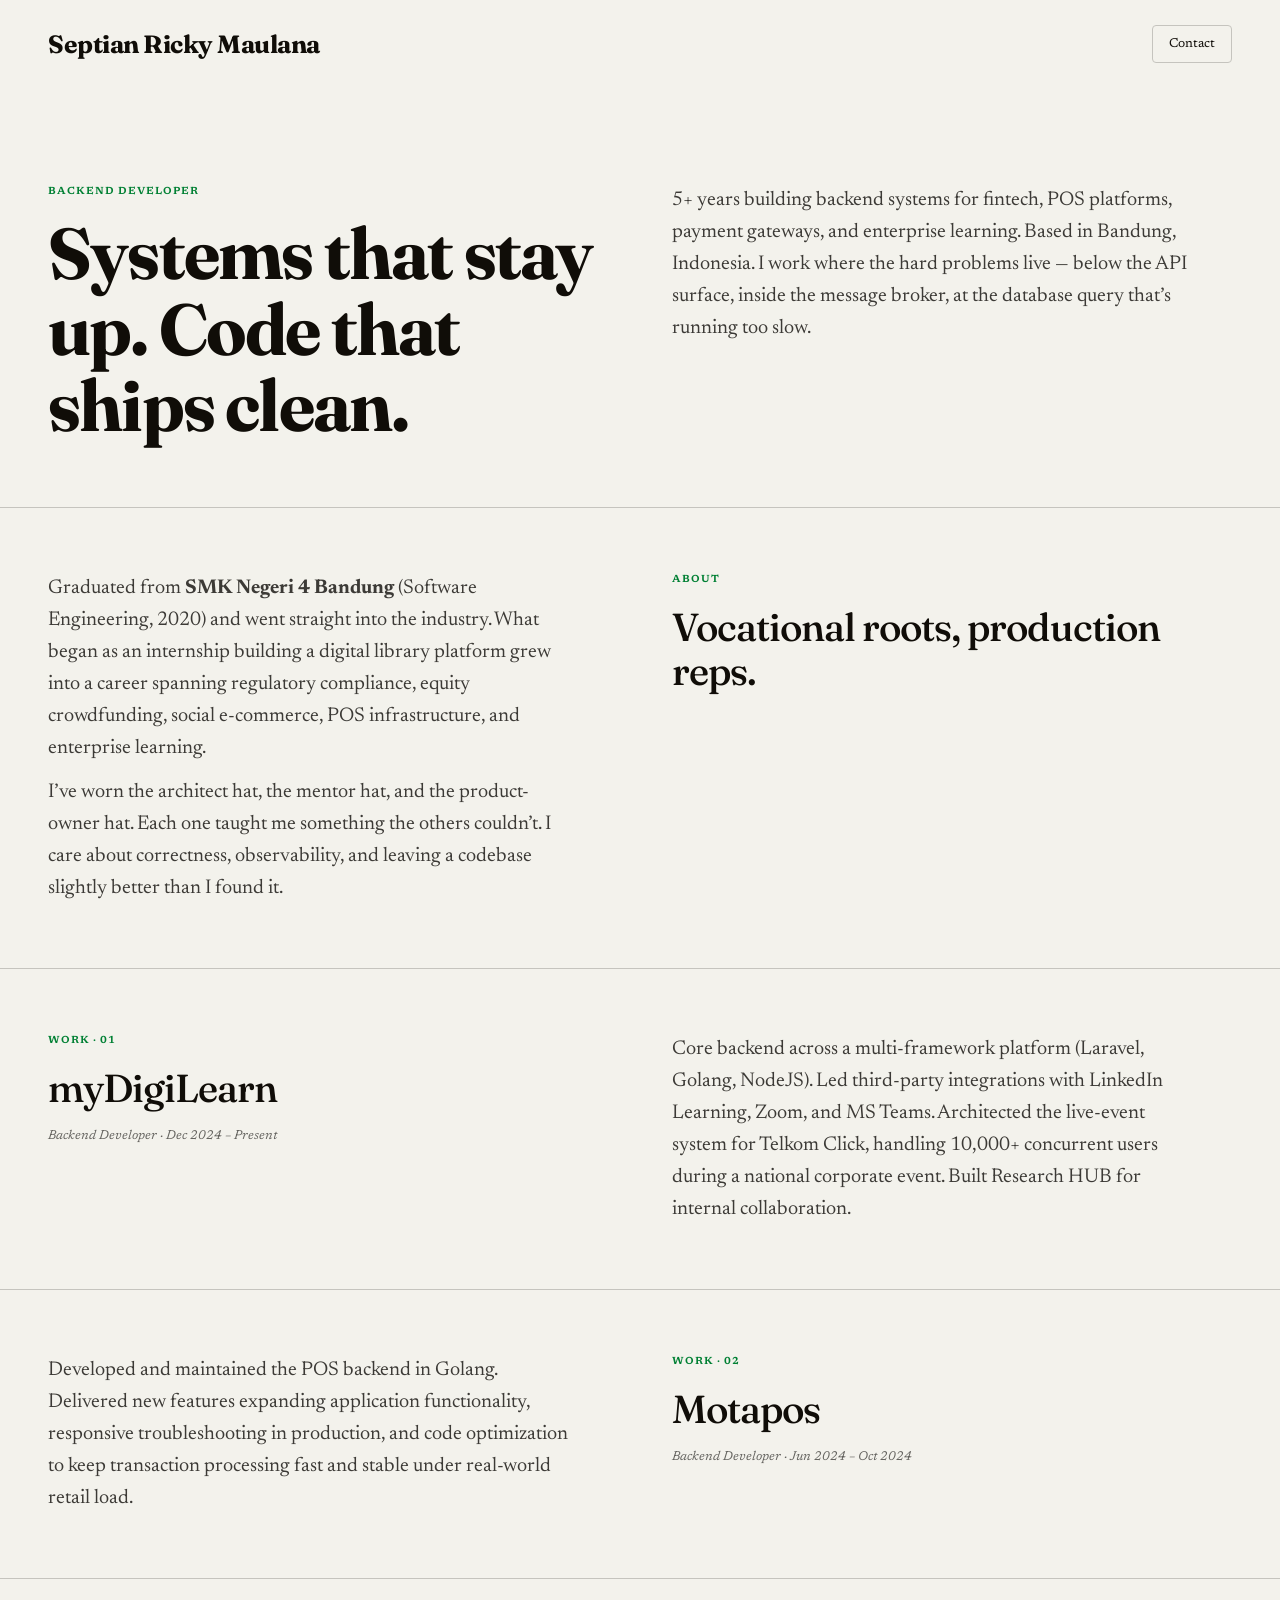
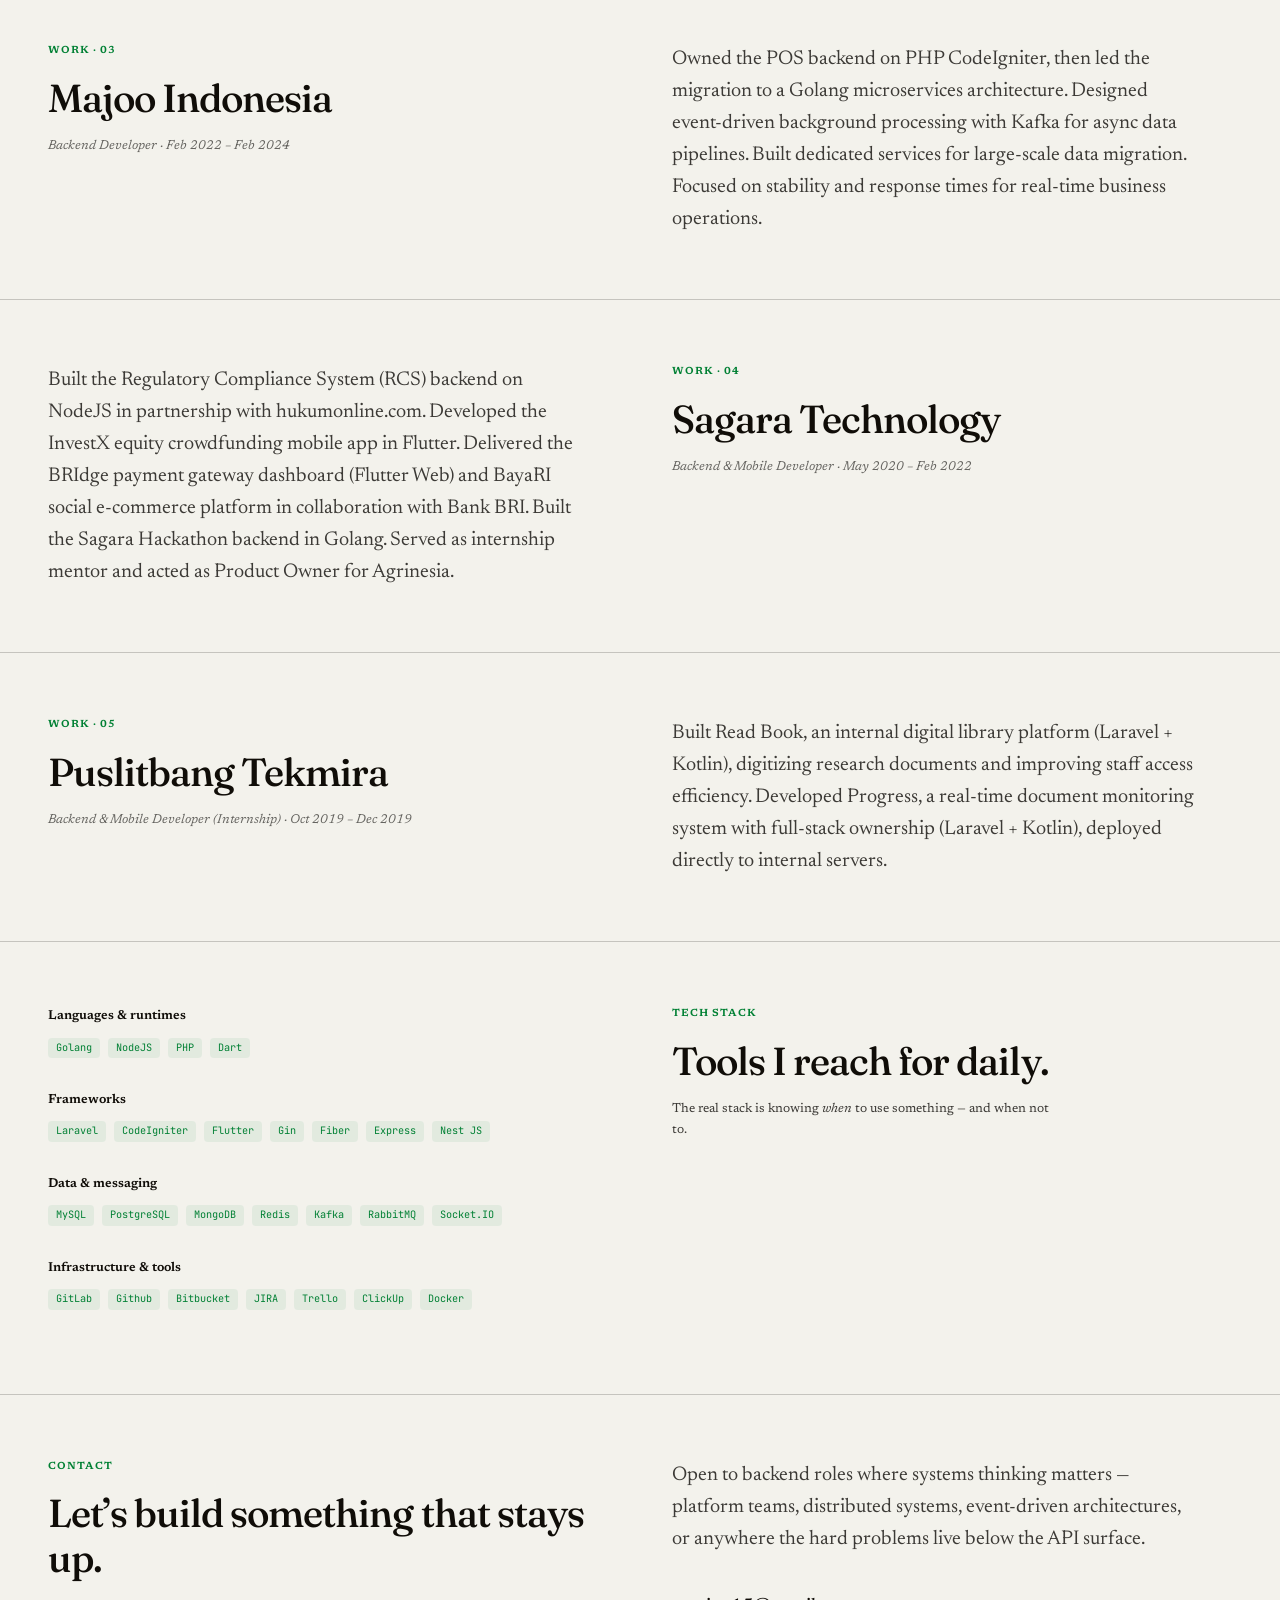
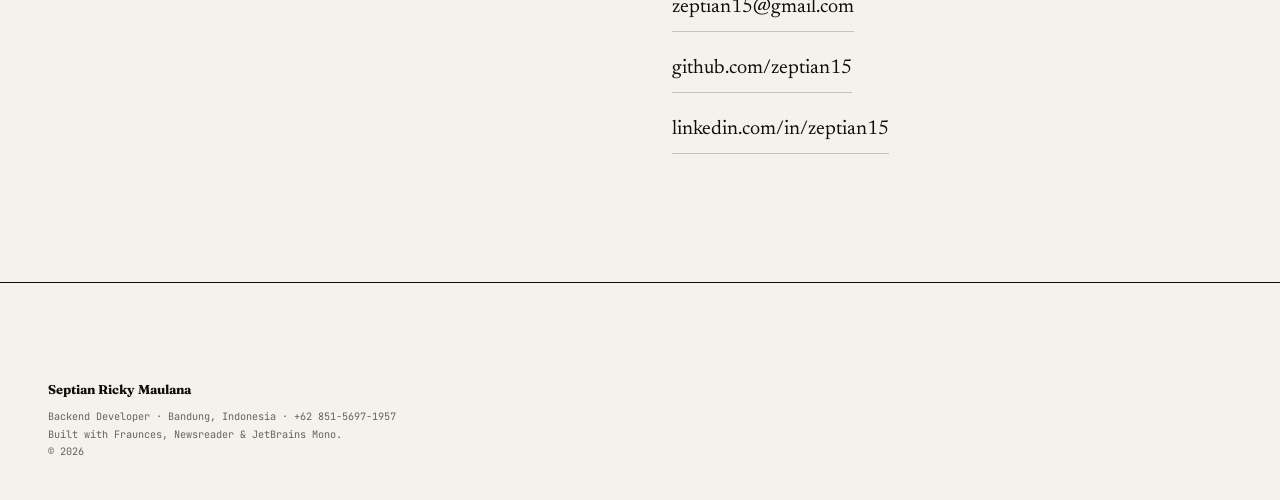
==== commit 8b15b152: "fix: remove redundant information from footer text" ====
--- a/index.html
+++ b/index.html
@@ -599,8 +599,7 @@
       <p class="foot-dense__text">
         <strong>Septian Ricky Maulana</strong>
         Backend Developer · Bandung, Indonesia · +62 851-5697-1957<br />
-        Built with Fraunces, Newsreader &amp; JetBrains Mono. Hallmark v1.1.0 ·
-        Studio theme.<br />
+        Built with Fraunces, Newsreader &amp; JetBrains Mono.<br />
         &copy; 2026
       </p>
     </footer>
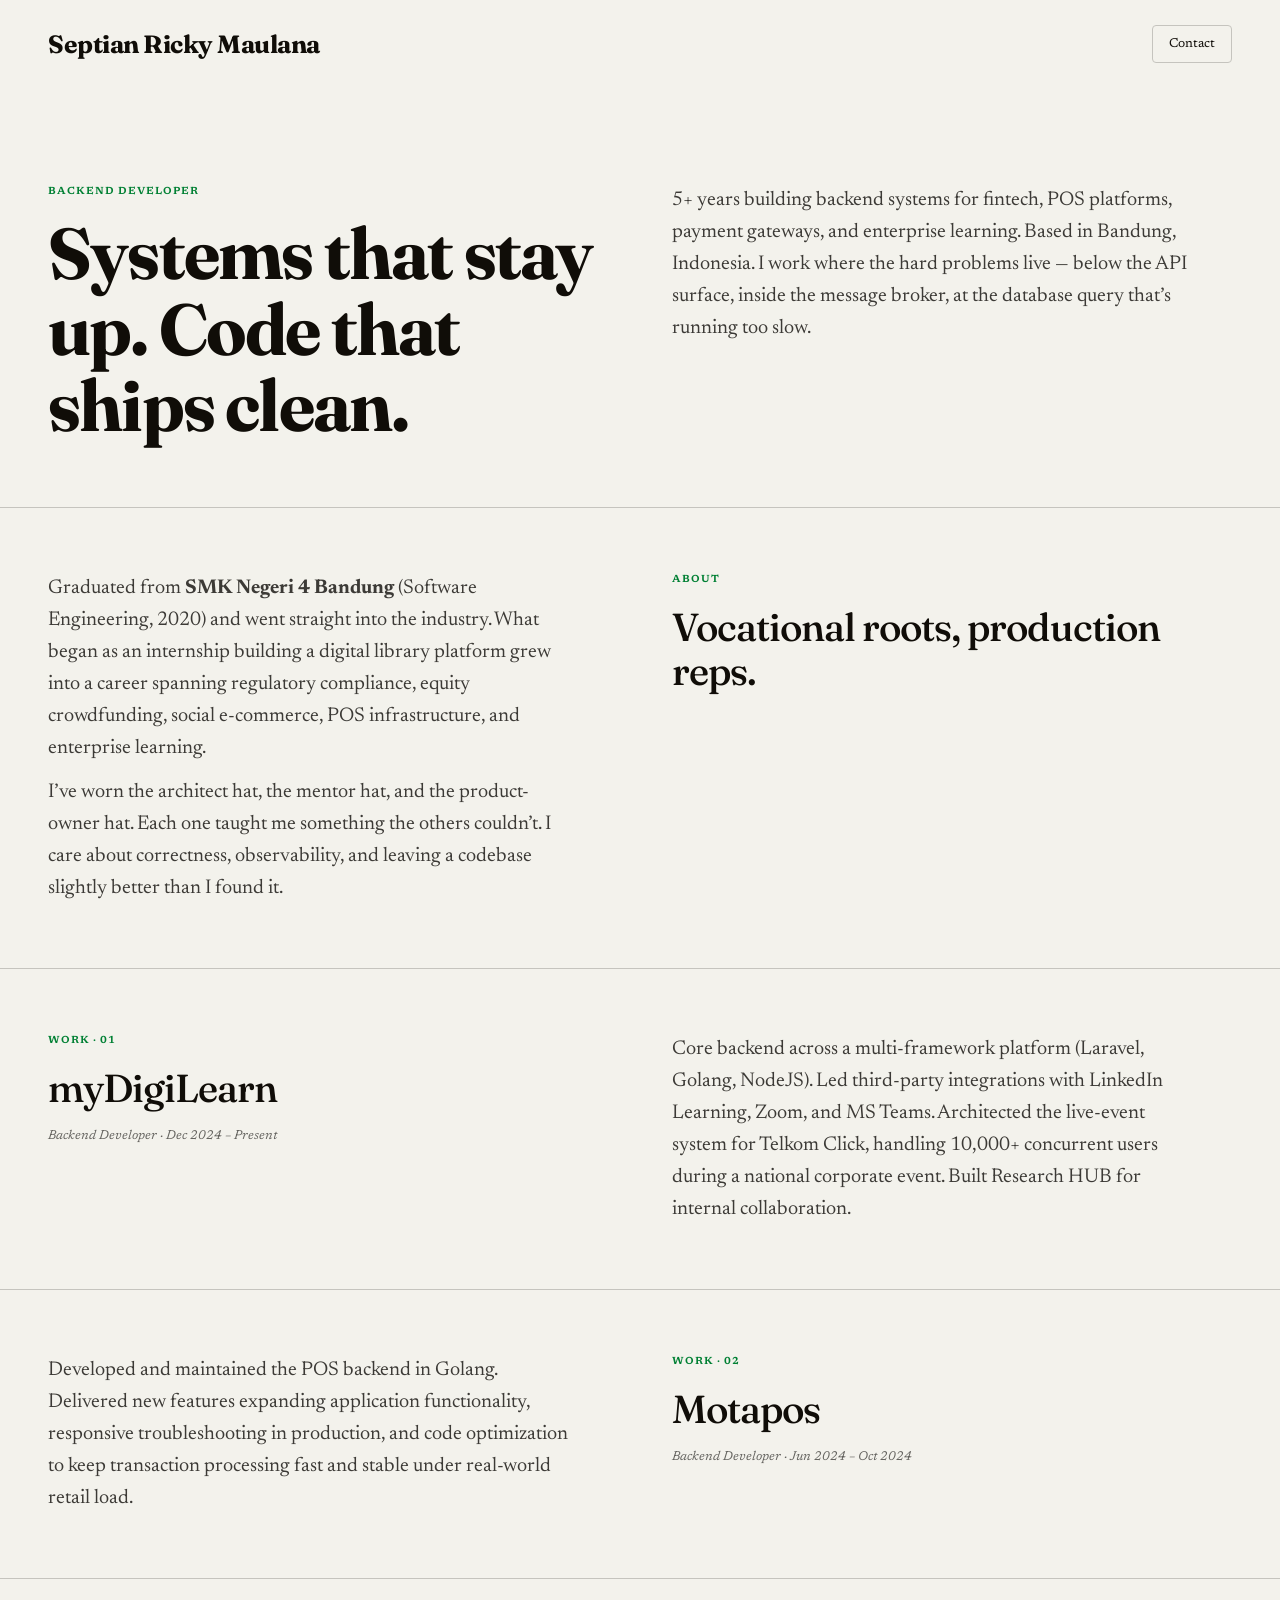
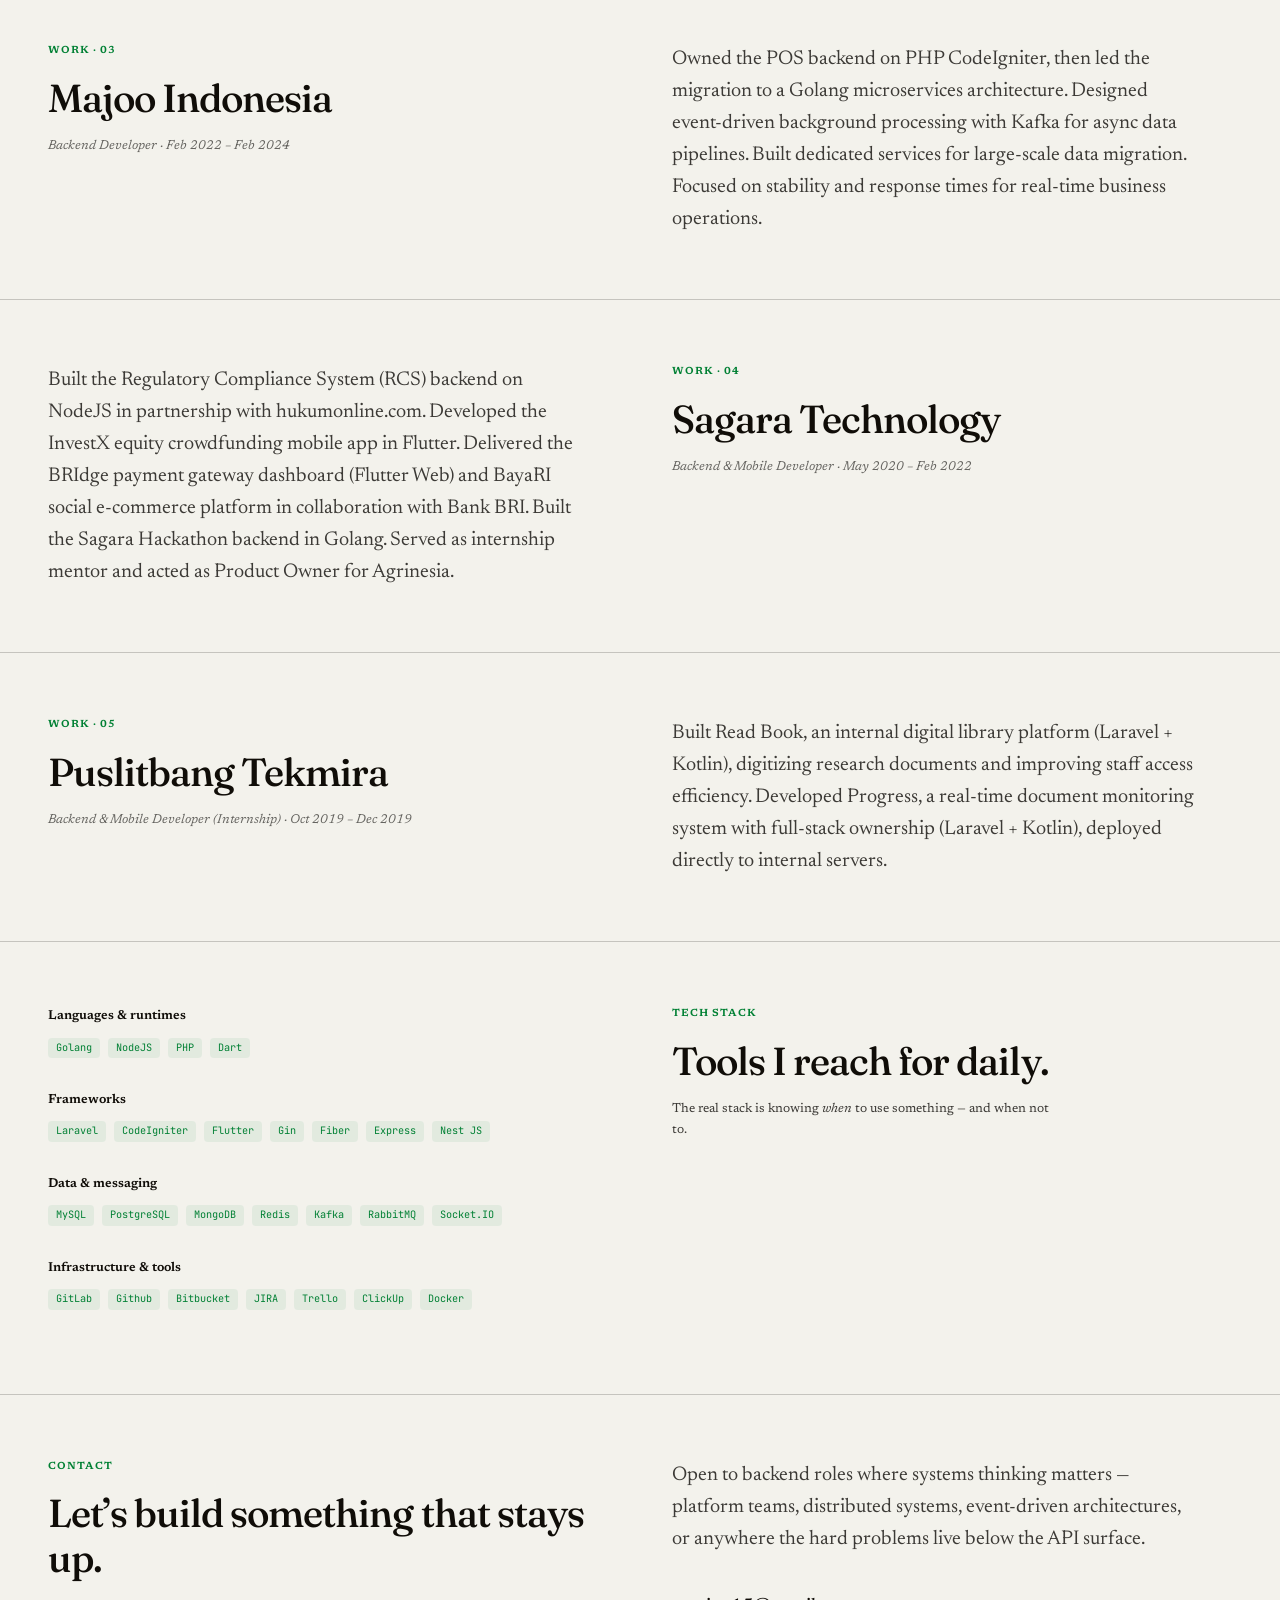
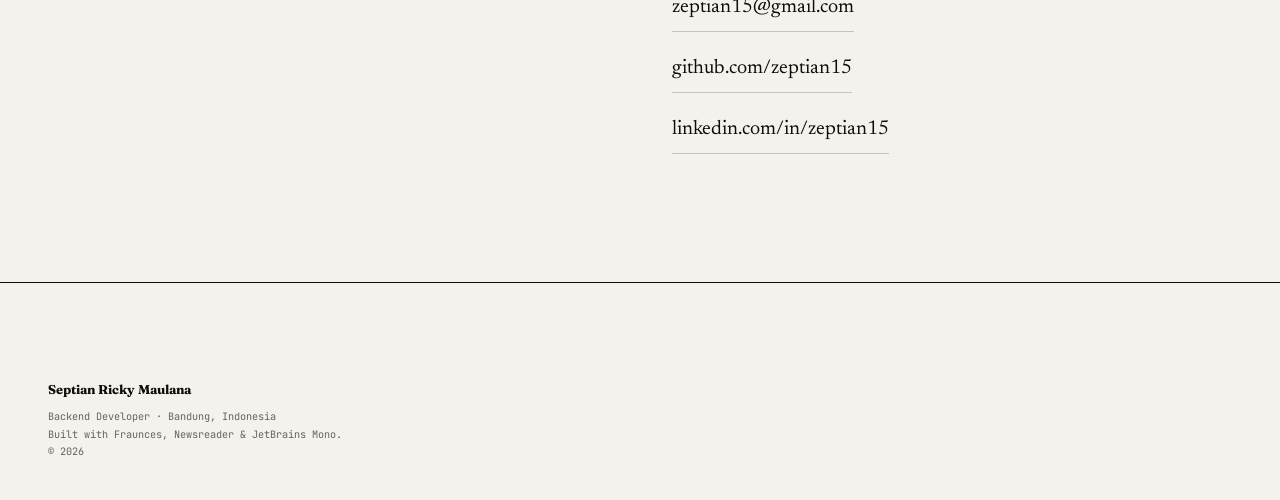
==== commit d843094c: "fix: remove phone number from footer text" ====
--- a/index.html
+++ b/index.html
@@ -598,7 +598,7 @@
     <footer class="foot-dense">
       <p class="foot-dense__text">
         <strong>Septian Ricky Maulana</strong>
-        Backend Developer · Bandung, Indonesia · +62 851-5697-1957<br />
+        Backend Developer · Bandung, Indonesia<br />
         Built with Fraunces, Newsreader &amp; JetBrains Mono.<br />
         &copy; 2026
       </p>
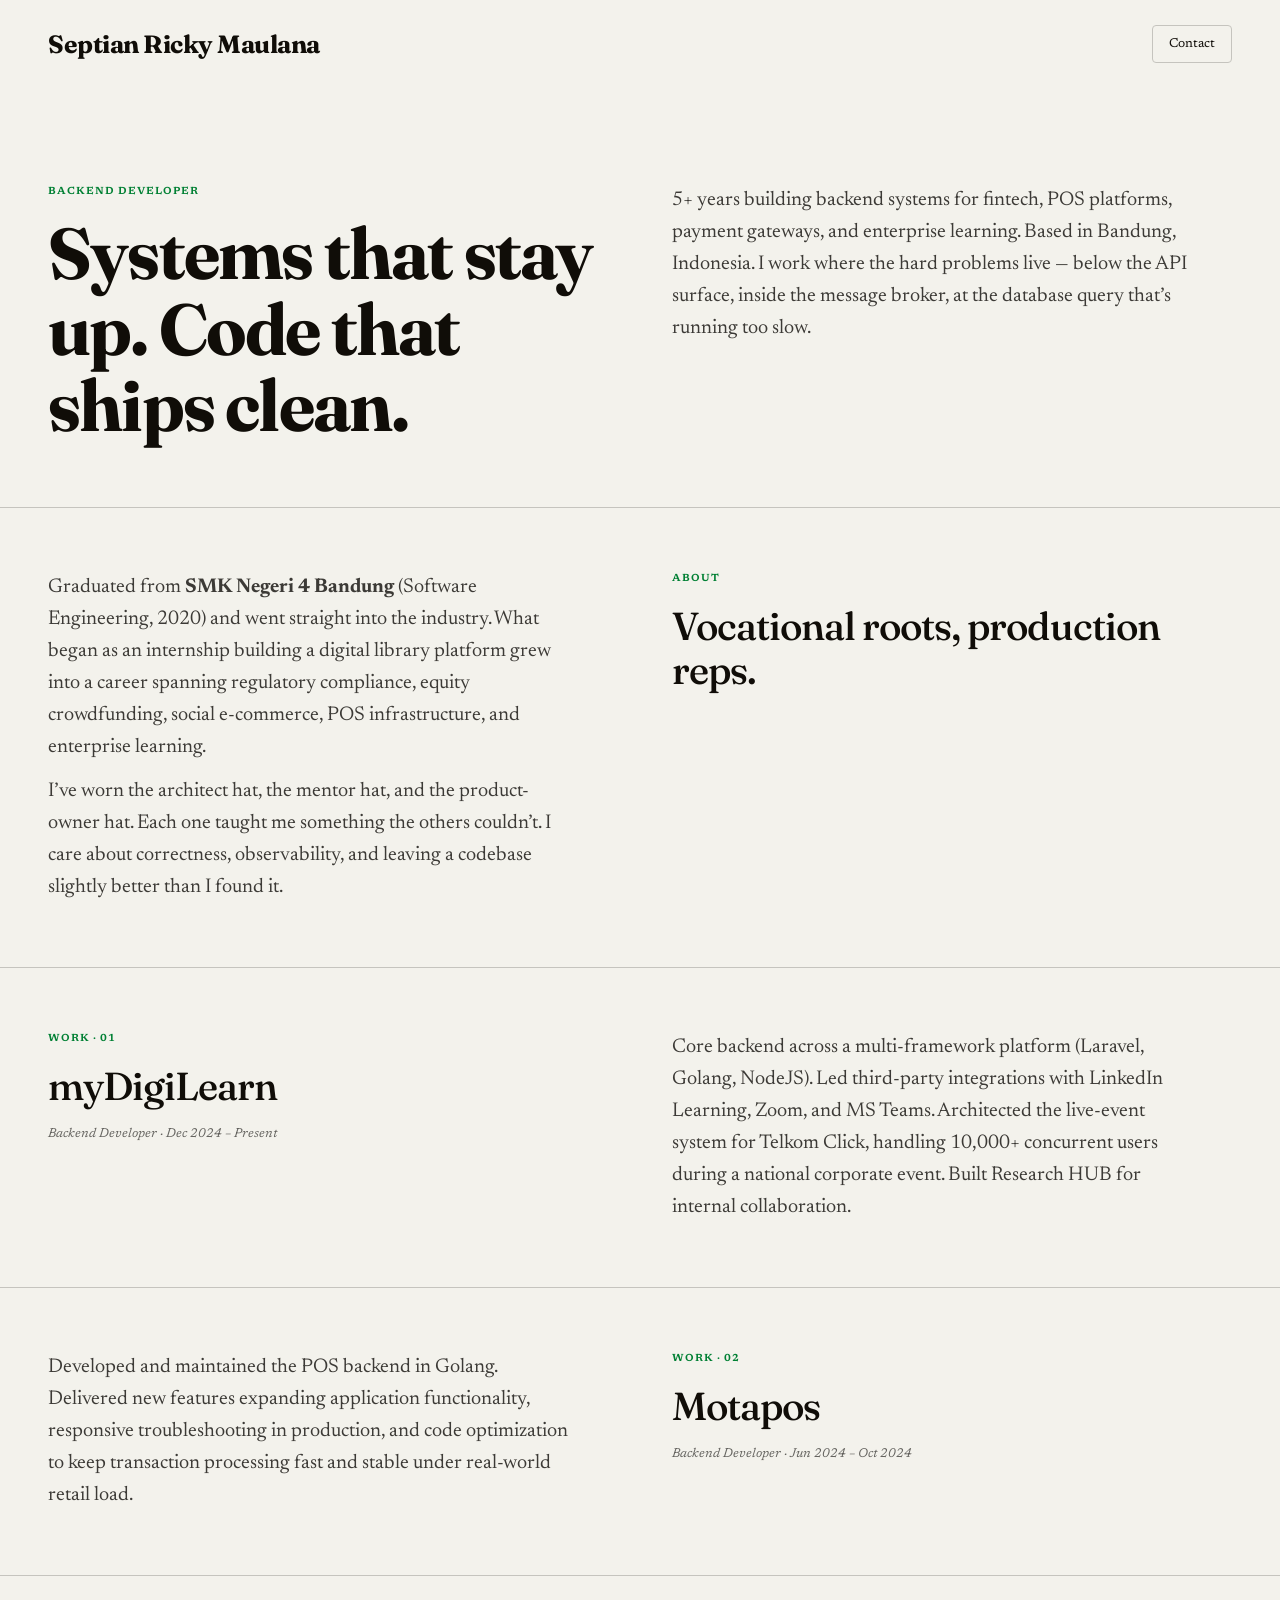
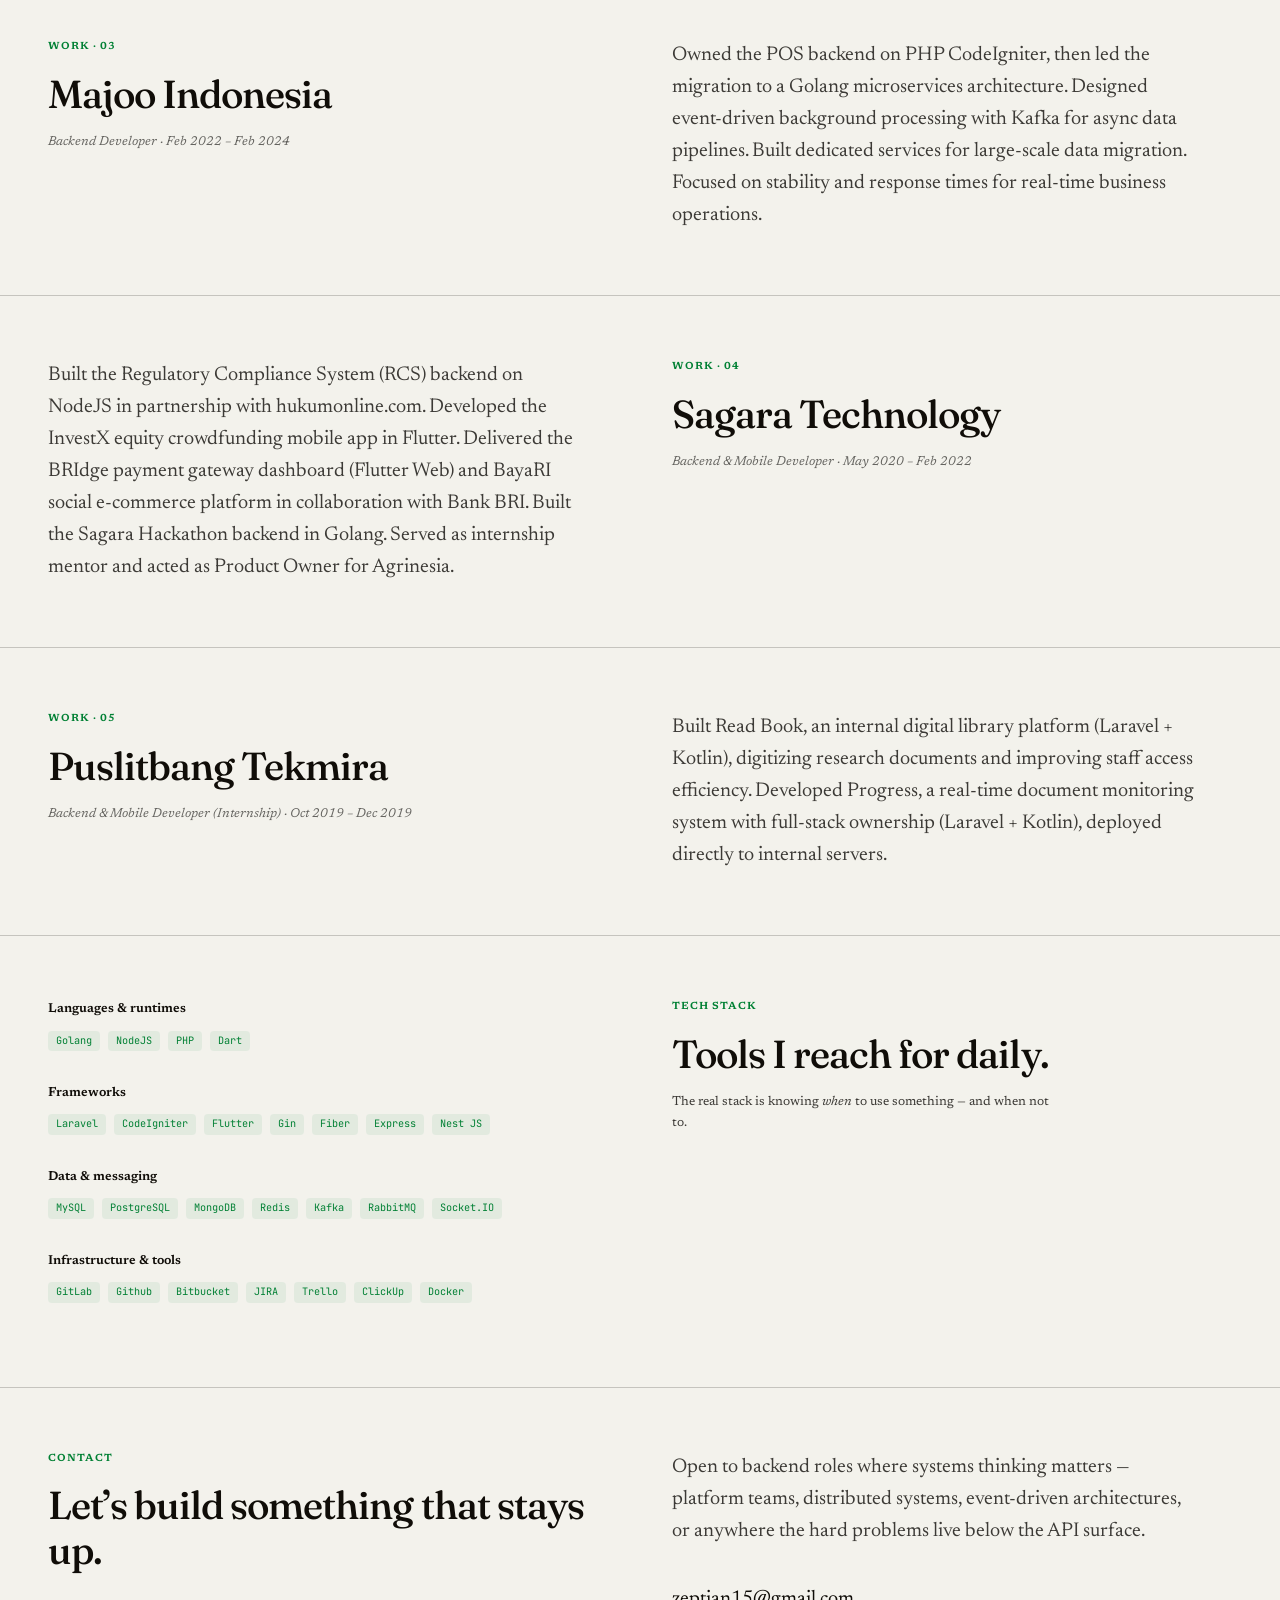
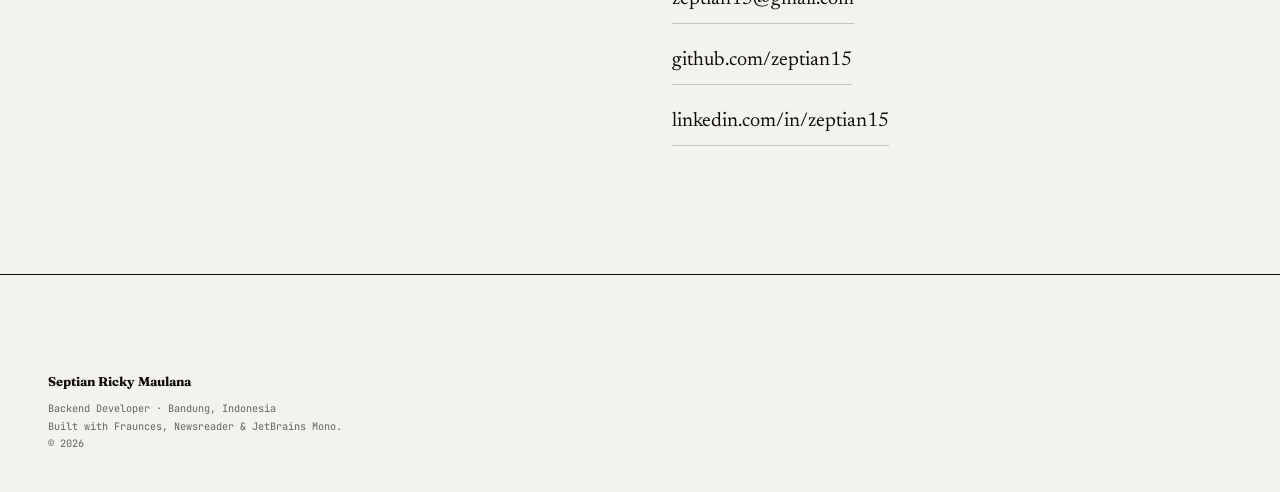
==== commit 1f6ee798: "feat: enhance split section animations and visibility handling" ====
--- a/index.html
+++ b/index.html
@@ -156,16 +156,42 @@
 
       /* ── Split Studio — diptych rows ── */
       .split {
+        position: relative;
         display: grid;
         grid-template-columns: 1fr 1fr;
         gap: var(--space-2xl);
         padding: var(--space-2xl) var(--page-gutter);
-        border-top: var(--rule-hair) solid var(--color-rule);
         align-items: start;
+        opacity: 0;
+        transform: translateY(16px);
+        transition:
+          opacity var(--dur-long) var(--ease-out),
+          transform var(--dur-long) var(--ease-out);
+      }
+      .split::before {
+        content: "";
+        position: absolute;
+        top: 0;
+        left: 0;
+        right: 0;
+        height: var(--rule-hair);
+        background: var(--color-rule);
+        transform: scaleX(0);
+        transform-origin: left;
+        transition: transform var(--dur-long) var(--ease-out);
+      }
+      .split.is-visible {
+        opacity: 1;
+        transform: translateY(0);
+      }
+      .split.is-visible::before {
+        transform: scaleX(1);
       }
       .split:first-of-type {
-        border-top: none;
         padding-block-start: var(--space-3xl);
+      }
+      .split:first-of-type::before {
+        display: none;
       }
 
       .split__text {
@@ -240,6 +266,39 @@
         margin-inline-end: var(--space-2xs);
         margin-block-end: var(--space-2xs);
         white-space: nowrap;
+        opacity: 0;
+        transform: translateY(4px);
+        transition:
+          opacity var(--dur-short) var(--ease-out),
+          transform var(--dur-short) var(--ease-out);
+      }
+      .split.is-visible .tech-tag {
+        opacity: 1;
+        transform: translateY(0);
+      }
+      .split.is-visible .tech-tag:hover {
+        transform: translateY(-1px);
+      }
+      .tech-tag:nth-of-type(1) {
+        transition-delay: 0ms;
+      }
+      .tech-tag:nth-of-type(2) {
+        transition-delay: 30ms;
+      }
+      .tech-tag:nth-of-type(3) {
+        transition-delay: 60ms;
+      }
+      .tech-tag:nth-of-type(4) {
+        transition-delay: 90ms;
+      }
+      .tech-tag:nth-of-type(5) {
+        transition-delay: 120ms;
+      }
+      .tech-tag:nth-of-type(6) {
+        transition-delay: 150ms;
+      }
+      .tech-tag:nth-of-type(7) {
+        transition-delay: 180ms;
       }
       .tech-group {
         margin-block-end: var(--space-md);
@@ -261,6 +320,7 @@
         margin-block-start: var(--space-md);
       }
       .contact-list a {
+        position: relative;
         display: inline-flex;
         align-items: center;
         gap: var(--space-xs);
@@ -275,9 +335,24 @@
           color var(--dur-micro) var(--ease-out);
         white-space: nowrap;
       }
+      .contact-list a::after {
+        content: "";
+        position: absolute;
+        left: 0;
+        bottom: -1px;
+        width: 100%;
+        height: var(--rule-thin);
+        background: var(--color-accent);
+        transform: scaleX(0);
+        transform-origin: left;
+        transition: transform var(--dur-short) var(--ease-out);
+      }
       .contact-list a:hover {
         color: var(--color-accent);
         border-color: var(--color-accent);
+      }
+      .contact-list a:hover::after {
+        transform: scaleX(1);
       }
       .contact-list a:focus-visible {
         outline: 2px solid var(--color-focus);
@@ -304,6 +379,32 @@
         color: var(--color-ink);
         display: block;
         margin-block-end: var(--space-xs);
+      }
+
+      /* ── Motion — hero stagger ── */
+      .split:first-of-type .split__label,
+      .split:first-of-type .split__heading,
+      .split:first-of-type .split__aside {
+        opacity: 0;
+        transform: translateY(12px);
+        transition:
+          opacity var(--dur-long) var(--ease-out),
+          transform var(--dur-long) var(--ease-out);
+      }
+      .split:first-of-type.is-visible .split__label {
+        transition-delay: 0ms;
+      }
+      .split:first-of-type.is-visible .split__heading {
+        transition-delay: 90ms;
+      }
+      .split:first-of-type.is-visible .split__aside {
+        transition-delay: 180ms;
+      }
+      .split:first-of-type.is-visible .split__label,
+      .split:first-of-type.is-visible .split__heading,
+      .split:first-of-type.is-visible .split__aside {
+        opacity: 1;
+        transform: translateY(0);
       }
 
       /* ── Reduced motion ── */
@@ -315,6 +416,15 @@
           animation-iteration-count: 1 !important;
           transition-duration: 0.01ms !important;
         }
+        .split,
+        .split::before,
+        .split__label,
+        .split__heading,
+        .split__aside,
+        .tech-tag {
+          opacity: 1 !important;
+          transform: none !important;
+        }
       }
 
       /* ── Mobile — Split Studio collapse ── */
@@ -357,6 +467,19 @@
         }
       }
     </style>
+    <noscript>
+      <style>
+        .split,
+        .split::before,
+        .split__label,
+        .split__heading,
+        .split__aside,
+        .tech-tag {
+          opacity: 1 !important;
+          transform: none !important;
+        }
+      </style>
+    </noscript>
   </head>
   <body>
     <header class="nav-edge">
@@ -603,5 +726,37 @@
         &copy; 2026
       </p>
     </footer>
+
+    <script>
+      (function () {
+        var sections = document.querySelectorAll(".split");
+        var reduceMotion = window.matchMedia(
+          "(prefers-reduced-motion: reduce)",
+        ).matches;
+
+        if (reduceMotion || !("IntersectionObserver" in window)) {
+          sections.forEach(function (el) {
+            el.classList.add("is-visible");
+          });
+          return;
+        }
+
+        var observer = new IntersectionObserver(
+          function (entries) {
+            entries.forEach(function (entry) {
+              if (entry.isIntersecting) {
+                entry.target.classList.add("is-visible");
+                observer.unobserve(entry.target);
+              }
+            });
+          },
+          { threshold: 0.15, rootMargin: "0px 0px -10% 0px" },
+        );
+
+        sections.forEach(function (el) {
+          observer.observe(el);
+        });
+      })();
+    </script>
   </body>
 </html>
